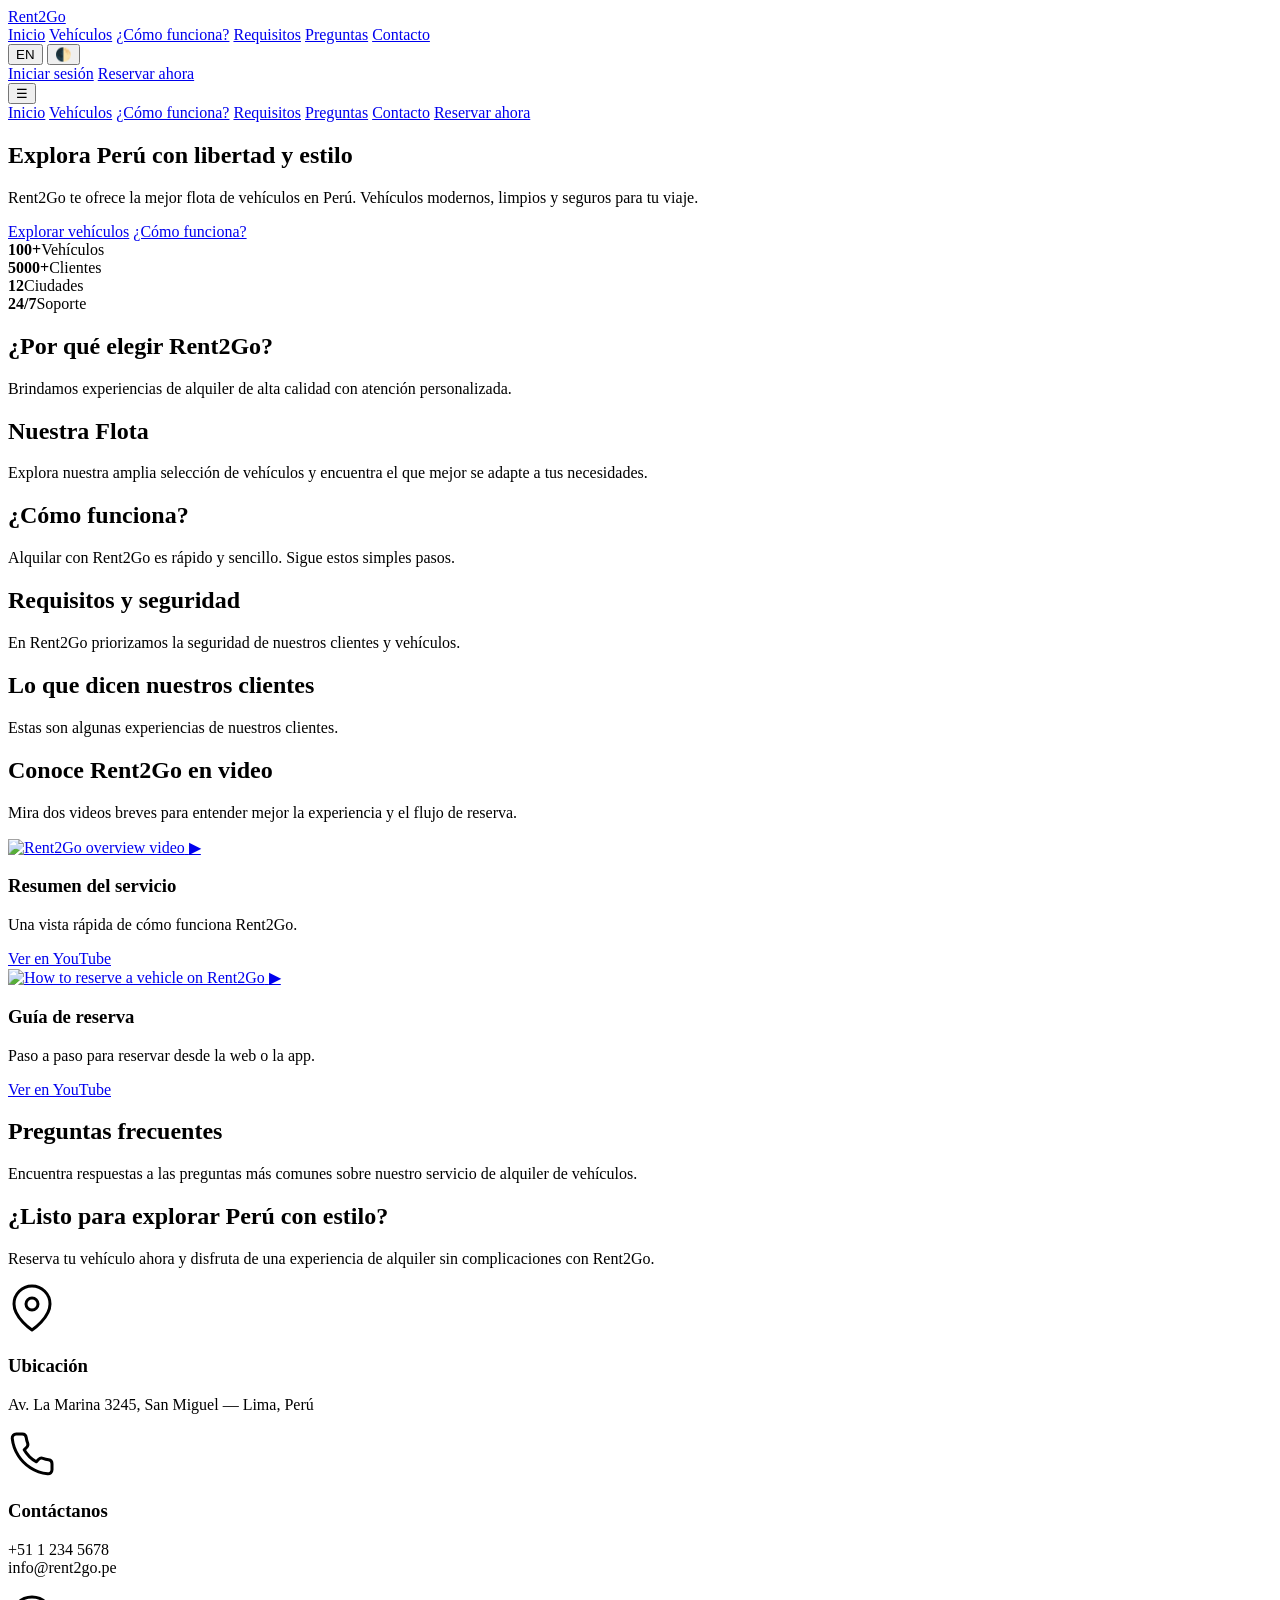
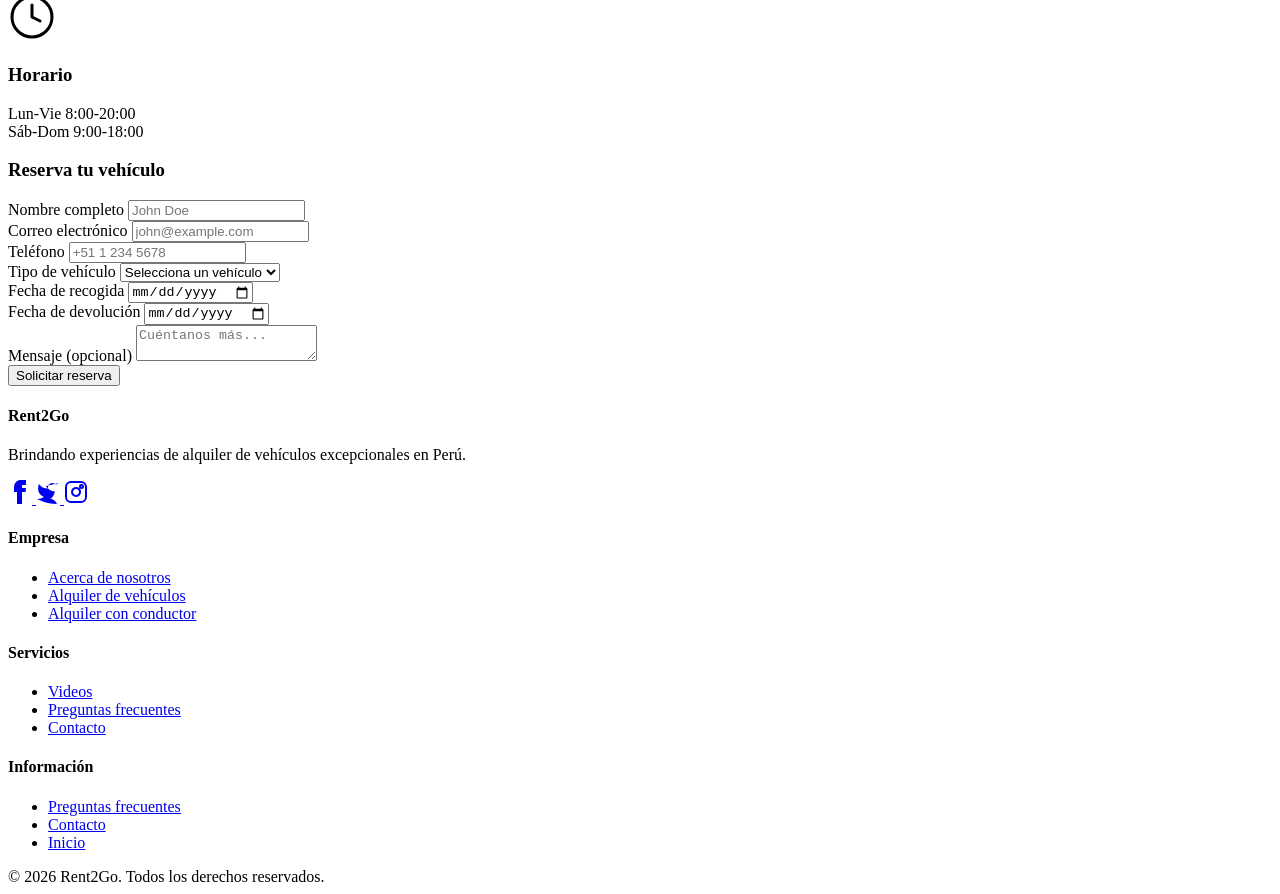
==== index.html @ d09a3ca0 "Add initial HTML structure, CSS variables, and JavaScript for smooth scrolling" ====
<!doctype html>
<html lang="es">
  <head>
    <meta charset="utf-8" />
    <meta name="viewport" content="width=device-width,initial-scale=1" />
    <meta name="color-scheme" content="light dark" />
    <meta name="theme-color" content="#ffffff" />
    <title>Rent2Go – Alquila y monetiza vehículos</title>
    <meta name="description" content="Rent2Go — Alquila y monetiza vehículos fácilmente" />
    <script>
      (function () {
        try {
          const storedTheme = localStorage.getItem('r2g_theme');
          const prefersDark = window.matchMedia && window.matchMedia('(prefers-color-scheme: dark)').matches;
          const theme = storedTheme || (prefersDark ? 'dark' : 'light');
          if (theme === 'dark') document.documentElement.classList.add('dark');
          document.documentElement.style.colorScheme = theme;
        } catch (error) {}
      })();
    </script>
    <link rel="stylesheet" href="css/style.css" />
  </head>
  <body>
    <header class="site-header" id="site-header" role="banner">
      <div class="container header-inner">
        <a class="brand" href="#hero" data-i18n="brand">Rent2Go</a>

        <nav class="nav-desktop" id="nav-desktop" role="navigation" aria-label="Main navigation">
          <a href="#hero" data-i18n="nav.home">Inicio</a>
          <a href="#fleet" data-i18n="nav.fleet">Vehículos</a>
          <a href="#how-it-works" data-i18n="nav.how">¿Cómo funciona?</a>
          <a href="#requirements" data-i18n="nav.requirements">Requisitos</a>
          <a href="#faq" data-i18n="nav.faq">Preguntas</a>
          <a href="#contact" data-i18n="nav.contact">Contacto</a>
        </nav>

        <div class="actions">
          <div class="header-tools">
            <button id="lang-toggle" class="lang-toggle" type="button" aria-label="Switch language to Spanish" aria-pressed="false">EN</button>
            <button id="theme-toggle" class="btn-icon" aria-label="Toggle theme" aria-pressed="false">🌓</button>
          </div>

          <div class="header-cta">
            <a class="btn-outline" href="#contact" data-i18n="auth.login">Iniciar sesión</a>
            <a class="btn-primary" href="#contact" data-i18n="cta.reserve">Reservar ahora</a>
          </div>

          <button id="menu-toggle" class="btn-icon mobile-only" aria-label="Abrir menú" aria-expanded="false">☰</button>
        </div>
      </div>

      <nav id="mobile-nav" class="mobile-nav" aria-hidden="true">
        <a href="#hero" data-i18n="nav.home">Inicio</a>
        <a href="#fleet" data-i18n="nav.fleet">Vehículos</a>
        <a href="#how-it-works" data-i18n="nav.how">¿Cómo funciona?</a>
        <a href="#requirements" data-i18n="nav.requirements">Requisitos</a>
        <a href="#faq" data-i18n="nav.faq">Preguntas</a>
        <a href="#contact" data-i18n="nav.contact">Contacto</a>
        <a class="btn-primary block" href="#contact" data-i18n="cta.reserve">Reservar ahora</a>
      </nav>
    </header>

    <main>
      <section id="hero" class="hero" role="region" aria-label="Hero">
        <div class="hero-bg" aria-hidden="true"></div>
        <div class="container hero-content">
          <h1 data-i18n="hero.title">Explora Perú con libertad y estilo</h1>
          <p data-i18n="hero.subtitle">Rent2Go te ofrece la mejor flota de vehículos en Perú. Vehículos modernos, limpios y seguros para tu viaje.</p>
          <div class="hero-ctas">
            <a class="btn-primary" href="#fleet" data-i18n="hero.cta1">Explorar vehículos</a>
            <a class="btn-outline" href="#how-it-works" data-i18n="hero.cta2">¿Cómo funciona?</a>
          </div>

          <div class="hero-stats" aria-hidden="false">
            <div><strong>100+</strong><span data-i18n="hero.stat1">Vehículos</span></div>
            <div><strong>5000+</strong><span data-i18n="hero.stat2">Clientes</span></div>
            <div><strong>12</strong><span data-i18n="hero.stat3">Ciudades</span></div>
            <div><strong>24/7</strong><span data-i18n="hero.stat4">Soporte</span></div>
          </div>
        </div>
      </section>

      <section id="features" class="section" role="region" aria-label="Features">
        <div class="container">
          <h2 data-i18n="features.title">¿Por qué elegir Rent2Go?</h2>
          <p class="lead" data-i18n="features.lead">Brindamos experiencias de alquiler de alta calidad con atención personalizada.</p>
          <div class="grid features" id="features-list" aria-live="polite"></div>
        </div>
      </section>

      <section id="fleet" class="section" role="region" aria-label="Fleet">
        <div class="container">
          <h2 data-i18n="fleet.title">Nuestra Flota</h2>
          <p class="lead" data-i18n="fleet.lead">Explora nuestra amplia selección de vehículos y encuentra el que mejor se adapte a tus necesidades.</p>
          <div class="categories" id="fleet-categories" role="tablist" aria-label="Fleet categories"></div>
          <div class="grid fleet-grid" id="fleet-grid" aria-live="polite"></div>
        </div>
      </section>

      <section id="how-it-works" class="section alt" role="region" aria-label="How it works">
        <div class="container">
          <h2 data-i18n="how.title">¿Cómo funciona?</h2>
          <p class="lead" data-i18n="how.lead">Alquilar con Rent2Go es rápido y sencillo. Sigue estos simples pasos.</p>
          <div class="grid steps" id="how-steps" aria-live="polite"></div>
        </div>
      </section>

      <section id="requirements" class="section alt" role="region" aria-label="Requisitos">
        <div class="container">
          <h2 data-i18n="requirements.title">Requisitos y seguridad</h2>
          <p class="lead" data-i18n="requirements.lead">En Rent2Go priorizamos la seguridad de nuestros clientes y vehículos.</p>
          <div class="grid requirements-grid" id="requirements-list" aria-live="polite"></div>
          <div id="security-measures"></div>
        </div>
      </section>

      <section id="testimonials" class="section alt" role="region" aria-label="Testimonials">
        <div class="container">
          <h2 data-i18n="testimonials.title">Lo que dicen nuestros clientes</h2>
          <p class="lead" data-i18n="testimonials.lead">Estas son algunas experiencias de nuestros clientes.</p>
          <div class="grid testimonials" id="testimonials-list" aria-live="polite"></div>
        </div>
      </section>

      <section id="videos" class="section" role="region" aria-label="Videos">
        <div class="container">
          <h2 data-i18n="videos.title">Conoce Rent2Go en video</h2>
          <p class="lead" data-i18n="videos.lead">Mira dos videos breves para entender mejor la experiencia y el flujo de reserva.</p>
          <div class="grid video-grid">
            <article class="video-card">
              <a class="video-thumb" href="https://www.youtube.com/watch?v=M7lc1UVf-VE" target="_blank" rel="noopener noreferrer">
                <img src="https://img.youtube.com/vi/M7lc1UVf-VE/hqdefault.jpg" alt="Rent2Go overview video" loading="lazy" />
                <span class="video-play" aria-hidden="true">▶</span>
              </a>
              <div class="video-meta">
                <h3 data-i18n="videos.items.1.title">Resumen del servicio</h3>
                <p data-i18n="videos.items.1.desc">Una vista rápida de cómo funciona Rent2Go.</p>
                <a class="video-link" href="https://www.youtube.com/watch?v=M7lc1UVf-VE" target="_blank" rel="noopener noreferrer">Ver en YouTube</a>
              </div>
            </article>
            <article class="video-card">
              <a class="video-thumb" href="https://www.youtube.com/watch?v=jNQXAC9IVRw" target="_blank" rel="noopener noreferrer">
                <img src="https://img.youtube.com/vi/jNQXAC9IVRw/hqdefault.jpg" alt="How to reserve a vehicle on Rent2Go" loading="lazy" />
                <span class="video-play" aria-hidden="true">▶</span>
              </a>
              <div class="video-meta">
                <h3 data-i18n="videos.items.2.title">Guía de reserva</h3>
                <p data-i18n="videos.items.2.desc">Paso a paso para reservar desde la web o la app.</p>
                <a class="video-link" href="https://www.youtube.com/watch?v=jNQXAC9IVRw" target="_blank" rel="noopener noreferrer">Ver en YouTube</a>
              </div>
            </article>
          </div>
        </div>
      </section>

      <section id="faq" class="section" role="region" aria-label="FAQ">
        <div class="container">
          <h2 data-i18n="faq.title">Preguntas frecuentes</h2>
          <p class="lead" data-i18n="faq.lead">Encuentra respuestas a las preguntas más comunes sobre nuestro servicio de alquiler de vehículos.</p>
          <div id="faq-list" aria-live="polite"></div>
        </div>
      </section>

      <section id="contact" class="section cta-section" role="region" aria-label="Contacto">
        <div class="cta-bg" aria-hidden="true"></div>
        <div class="container">
          <div class="cta-grid">
            <div class="cta-info">
              <h2 data-i18n="contact.title">¿Listo para explorar Perú con estilo?</h2>
              <p data-i18n="contact.lead">Reserva tu vehículo ahora y disfruta de una experiencia de alquiler sin complicaciones con Rent2Go.</p>
              <div class="contact-info">
                <div>
                  <svg xmlns="http://www.w3.org/2000/svg" width="48" height="48" viewBox="0 0 24 24" fill="none" stroke="currentColor" stroke-width="1.5" stroke-linecap="round" stroke-linejoin="round"><path d="M21 10c0 7-9 13-9 13s-9-6-9-13a9 9 0 0118 0z"/><circle cx="12" cy="10" r="3"/></svg>
                  <div>
                    <h3 data-i18n="contact.location.title">Ubicación</h3>
                    <p data-i18n="contact.location.value">Av. La Marina 3245, San Miguel — Lima, Perú</p>
                  </div>
                </div>
                <div>
                  <svg xmlns="http://www.w3.org/2000/svg" width="48" height="48" viewBox="0 0 24 24" fill="none" stroke="currentColor" stroke-width="1.5" stroke-linecap="round" stroke-linejoin="round"><path d="M22 16.92v3a2 2 0 01-2.18 2 19.79 19.79 0 01-8.63-3.07 19.5 19.5 0 01-6-6 19.79 19.79 0 01-3.07-8.67A2 2 0 014.11 2h3a2 2 0 012 1.72 12.84 12.84 0 00.7 2.81 2 2 0 01-.45 2.11L8.09 9.91a16 16 0 006 6l1.27-1.27a2 2 0 012.11-.45 12.84 12.84 0 002.81.7A2 2 0 0122 16.92z"/></svg>
                  <div>
                    <h3 data-i18n="contact.contact.title">Contáctanos</h3>
                    <p data-i18n="contact.contact.value">+51 1 234 5678<br/>info@rent2go.pe</p>
                  </div>
                </div>
                <div>
                  <svg xmlns="http://www.w3.org/2000/svg" width="48" height="48" viewBox="0 0 24 24" fill="none" stroke="currentColor" stroke-width="1.5" stroke-linecap="round" stroke-linejoin="round"><circle cx="12" cy="12" r="10"/><polyline points="12 6 12 12 16 14"/></svg>
                  <div>
                    <h3 data-i18n="contact.hours.title">Horario</h3>
                    <p data-i18n="contact.hours.value">Lun-Vie 8:00-20:00<br/>Sáb-Dom 9:00-18:00</p>
                  </div>
                </div>
              </div>
            </div>

            <div class="form-card">
              <h3 data-i18n="contact.form.title">Reserva tu vehículo</h3>
              <div id="form-success" class="form-success" style="display:none" role="status" aria-live="polite">¡Solicitud enviada con éxito!</div>
              <form id="contact-form">
                <div class="form-group">
                  <label for="contact-name" data-i18n="contact.form.fullname">Nombre completo</label>
                  <input id="contact-name" type="text" name="name" placeholder="John Doe" required aria-label="Nombre completo" />
                </div>
                <div class="form-group">
                  <label for="contact-email" data-i18n="contact.form.email">Correo electrónico</label>
                  <input id="contact-email" type="email" name="email" placeholder="john@example.com" required aria-label="Correo electrónico" />
                </div>
                <div class="form-group">
                  <label for="contact-phone" data-i18n="contact.form.phone">Teléfono</label>
                  <input id="contact-phone" type="tel" name="phone" placeholder="+51 1 234 5678" required aria-label="Teléfono" />
                </div>
                <div class="form-group">
                  <label for="contact-vehicle" data-i18n="contact.form.select">Tipo de vehículo</label>
                  <select id="contact-vehicle" name="carType" required aria-label="Tipo de vehículo">
                    <option value="">Selecciona un vehículo</option>
                    <option value="economic">Económico</option>
                    <option value="suv">SUV</option>
                    <option value="luxury">Lujo</option>
                    <option value="van">Van</option>
                  </select>
                </div>
                <div class="form-group">
                  <label for="contact-start" data-i18n="contact.form.startdate">Fecha de recogida</label>
                  <input id="contact-start" type="date" name="pickupDate" required aria-label="Fecha de recogida" />
                </div>
                <div class="form-group">
                  <label for="contact-end" data-i18n="contact.form.enddate">Fecha de devolución</label>
                  <input id="contact-end" type="date" name="returnDate" required aria-label="Fecha de devolución" />
                </div>
                <div class="form-group">
                  <label for="contact-message" data-i18n="contact.form.message">Mensaje (opcional)</label>
                  <textarea id="contact-message" name="message" placeholder="Cuéntanos más..." aria-label="Mensaje"></textarea>
                </div>
                <button type="submit" class="btn-primary" data-i18n="contact.form.submit">Solicitar reserva</button>
              </form>
            </div>
          </div>
        </div>
      </section>
    </main>

    <footer class="site-footer" role="contentinfo">
      <div class="container">
        <div class="footer-content">
          <div class="footer-section">
            <h4 data-i18n="brand">Rent2Go</h4>
            <p class="footer-description" data-i18n="footer.description">Brindando experiencias de alquiler de vehículos excepcionales en Perú.</p>
            <div class="footer-socials">
              <a href="#" title="Facebook" aria-label="Facebook">
                <svg xmlns="http://www.w3.org/2000/svg" width="24" height="24" viewBox="0 0 24 24" fill="currentColor"><path d="M9 8h-3v4h3v12h5v-12h3.642l.358-4h-4v-1.667c0-.955.192-1.333 1.115-1.333h2.885v-5c-.563-.074-2.326-.274-4.059-.274-4.814 0-7.941 2.941-7.941 8.333v2.941z"/></svg>
              </a>
              <a href="#" title="Twitter" aria-label="Twitter">
                <svg xmlns="http://www.w3.org/2000/svg" width="24" height="24" viewBox="0 0 24 24" fill="currentColor"><path d="M23 3a10.9 10.9 0 01-3.14 1.53 4.48 4.48 0 00-7.86 3v1A10.66 10.66 0 013 4s-4 9 5 13a11.64 11.64 0 01-7 2s9 5 20 5a9.5 9.5 0 00-9-5.5c4.75 2.25 7-7 7-7a10.6 10.6 0 01-9-5.5z"/></svg>
              </a>
              <a href="#" title="Instagram" aria-label="Instagram">
                <svg xmlns="http://www.w3.org/2000/svg" width="24" height="24" viewBox="0 0 24 24" fill="none" stroke="currentColor" stroke-width="2"><rect x="2" y="2" width="20" height="20" rx="5" ry="5"/><path d="M16 11.37A4 4 0 1112.63 8 4 4 0 0116 11.37z"/><circle cx="17.5" cy="6.5" r="1.5"/></svg>
              </a>
            </div>
          </div>
          <div class="footer-section">
            <h4 data-i18n="footer.company">Empresa</h4>
            <ul>
              <li><a href="#" data-i18n="footer.links.about">Acerca de nosotros</a></li>
              <li><a href="#fleet" data-i18n="footer.links.rental">Alquiler de vehículos</a></li>
              <li><a href="#" data-i18n="footer.links.driver">Alquiler con conductor</a></li>
            </ul>
          </div>
          <div class="footer-section">
            <h4 data-i18n="footer.services">Servicios</h4>
            <ul>
              <li><a href="#videos" data-i18n="videos.title">Videos</a></li>
              <li><a href="#faq" data-i18n="footer.links.faq">Preguntas frecuentes</a></li>
              <li><a href="#contact" data-i18n="footer.links.contact">Contacto</a></li>
            </ul>
          </div>
          <div class="footer-section">
            <h4 data-i18n="footer.info">Información</h4>
            <ul>
              <li><a href="#faq" data-i18n="footer.links.faq">Preguntas frecuentes</a></li>
              <li><a href="#contact" data-i18n="footer.links.contact">Contacto</a></li>
              <li><a href="#hero" data-i18n="nav.home">Inicio</a></li>
            </ul>
          </div>
        </div>
        <div class="footer-divider" data-i18n="footer.links.copyright">© 2026 Rent2Go. Todos los derechos reservados.</div>
      </div>
    </footer>

    <script src="js/app.js"></script>
  </body>
</html>
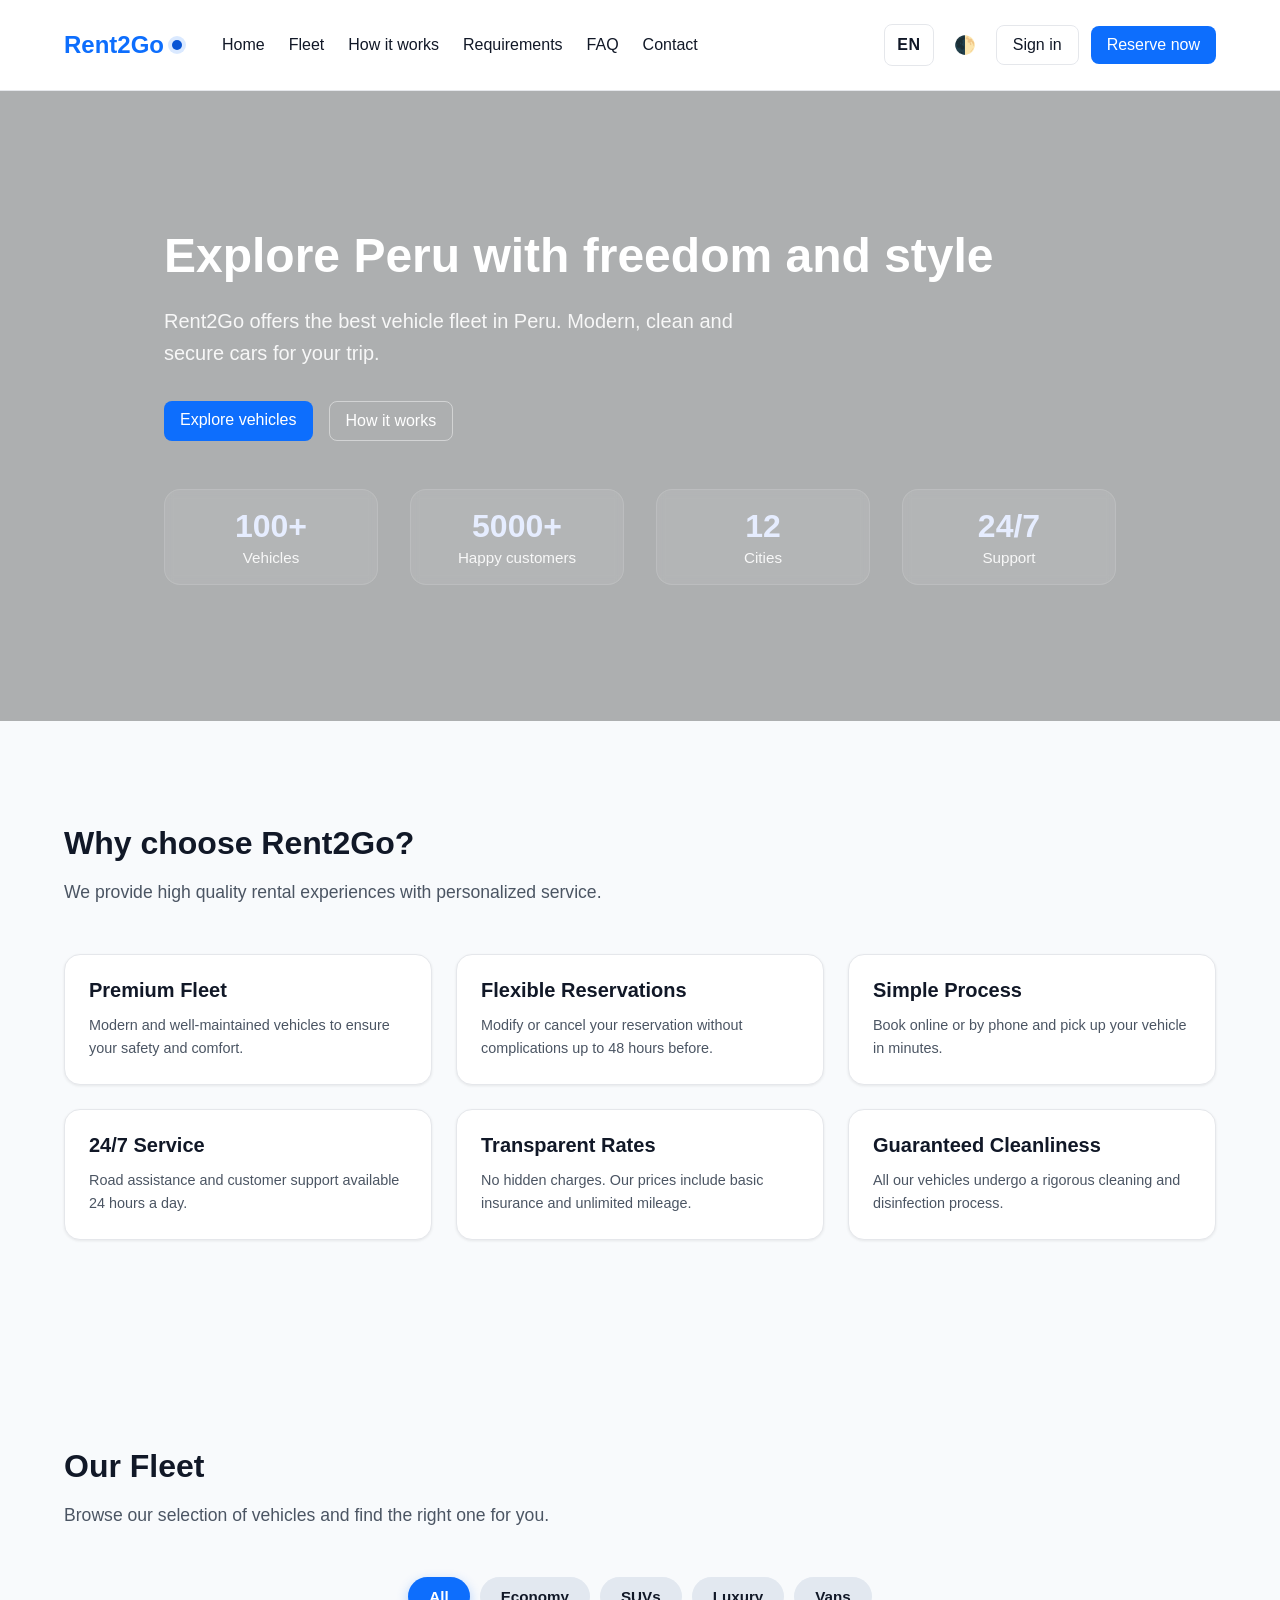
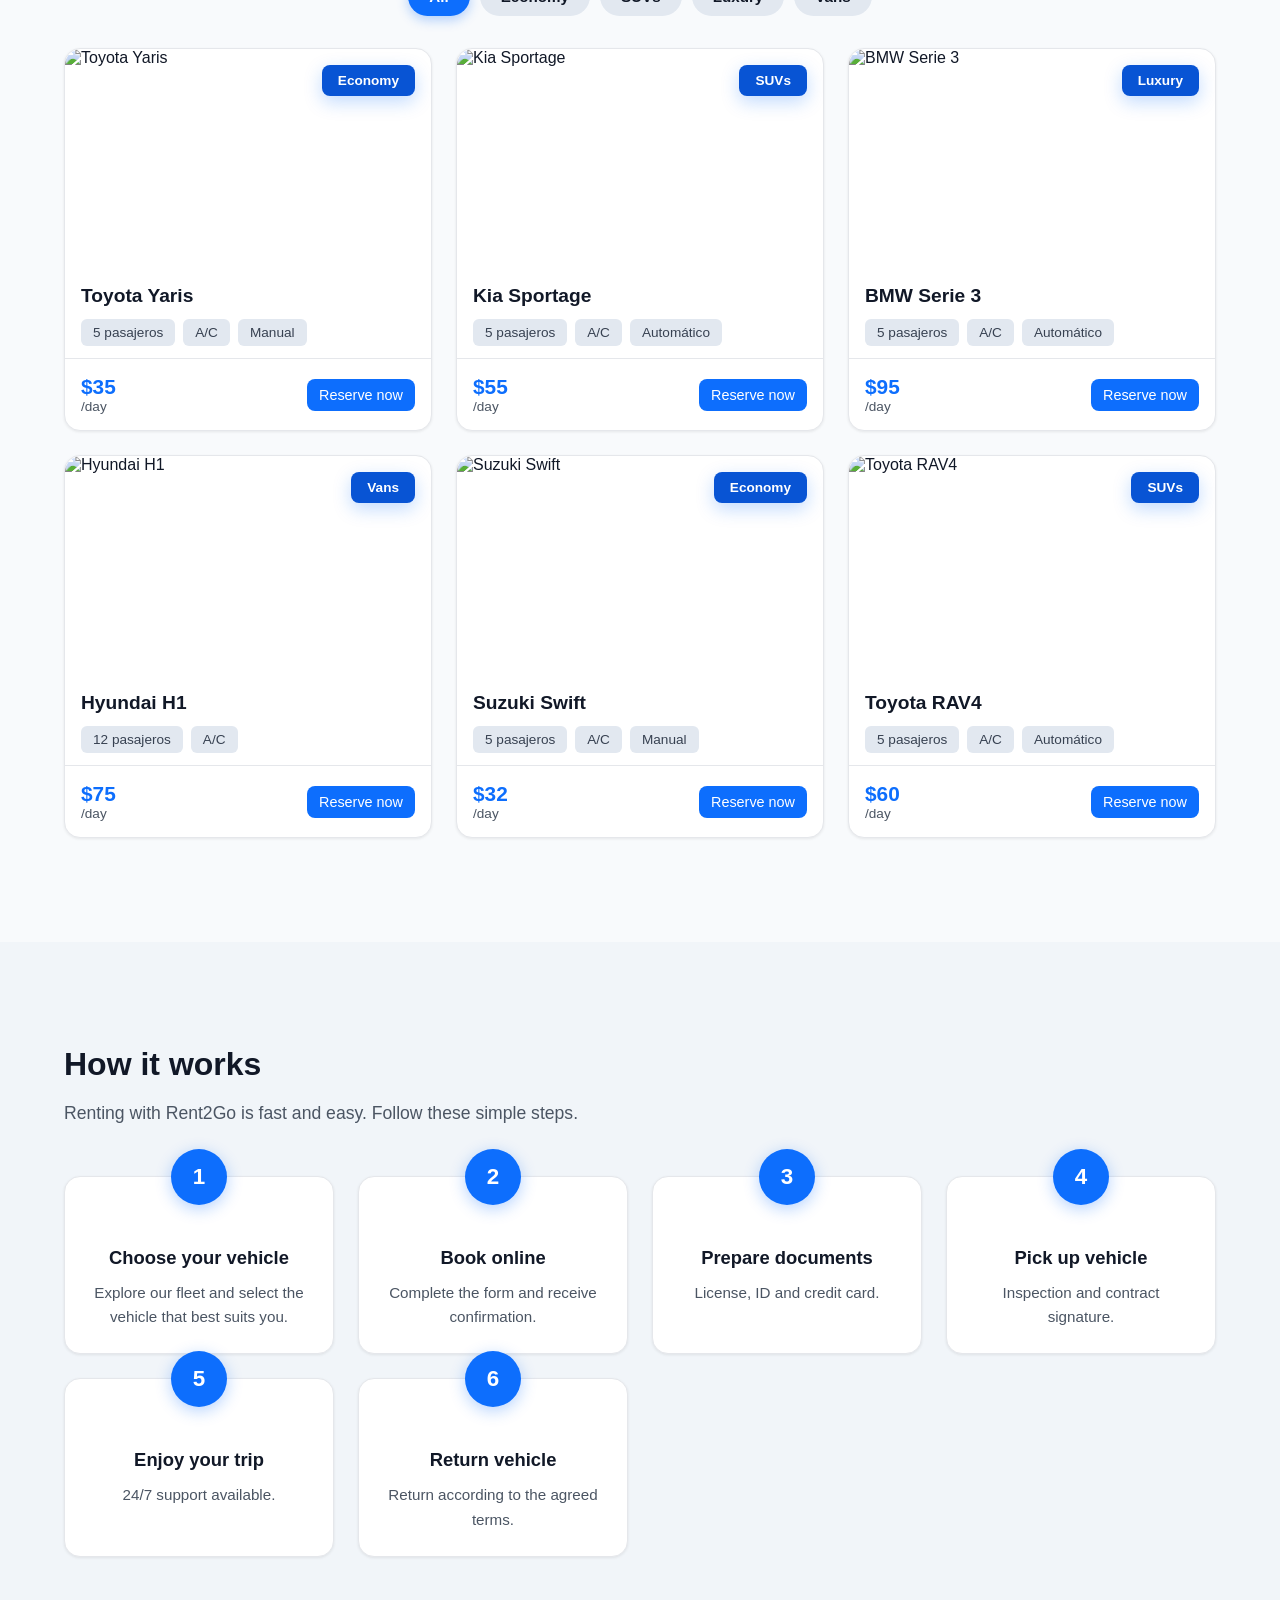
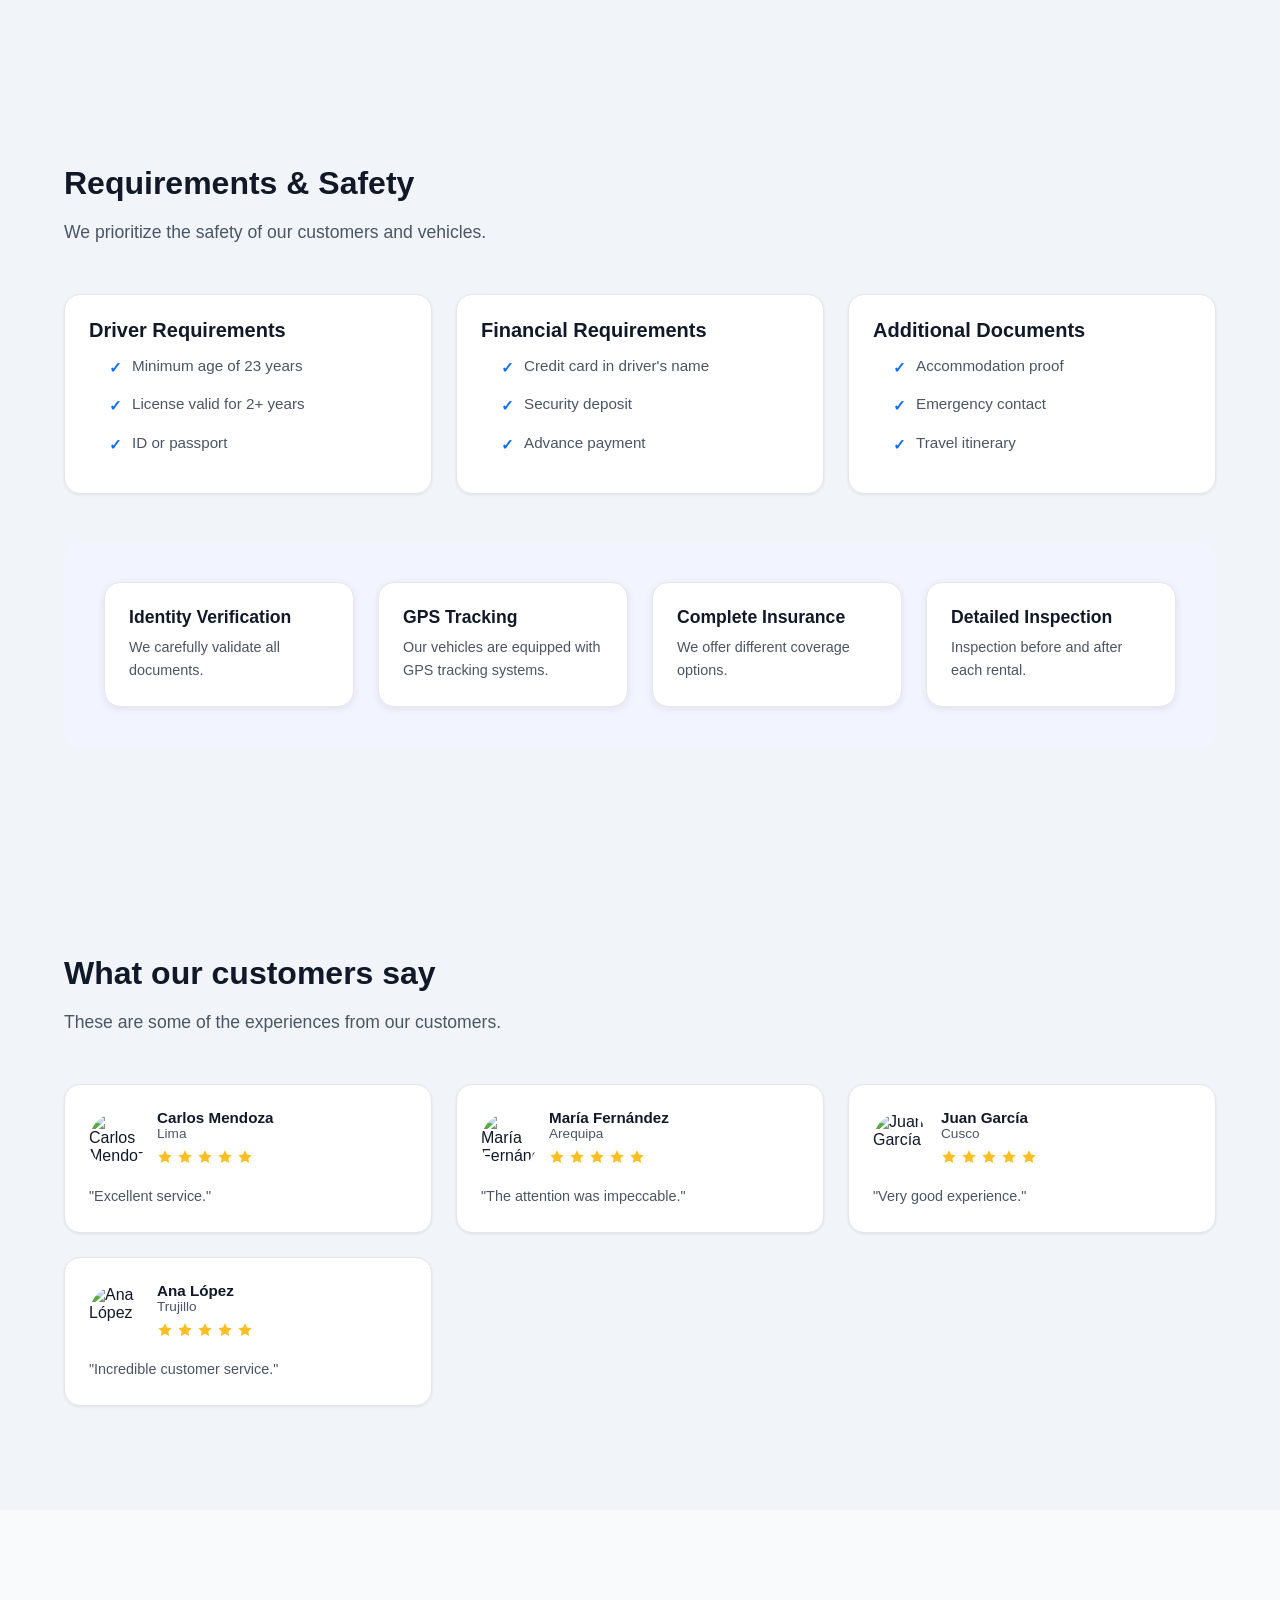
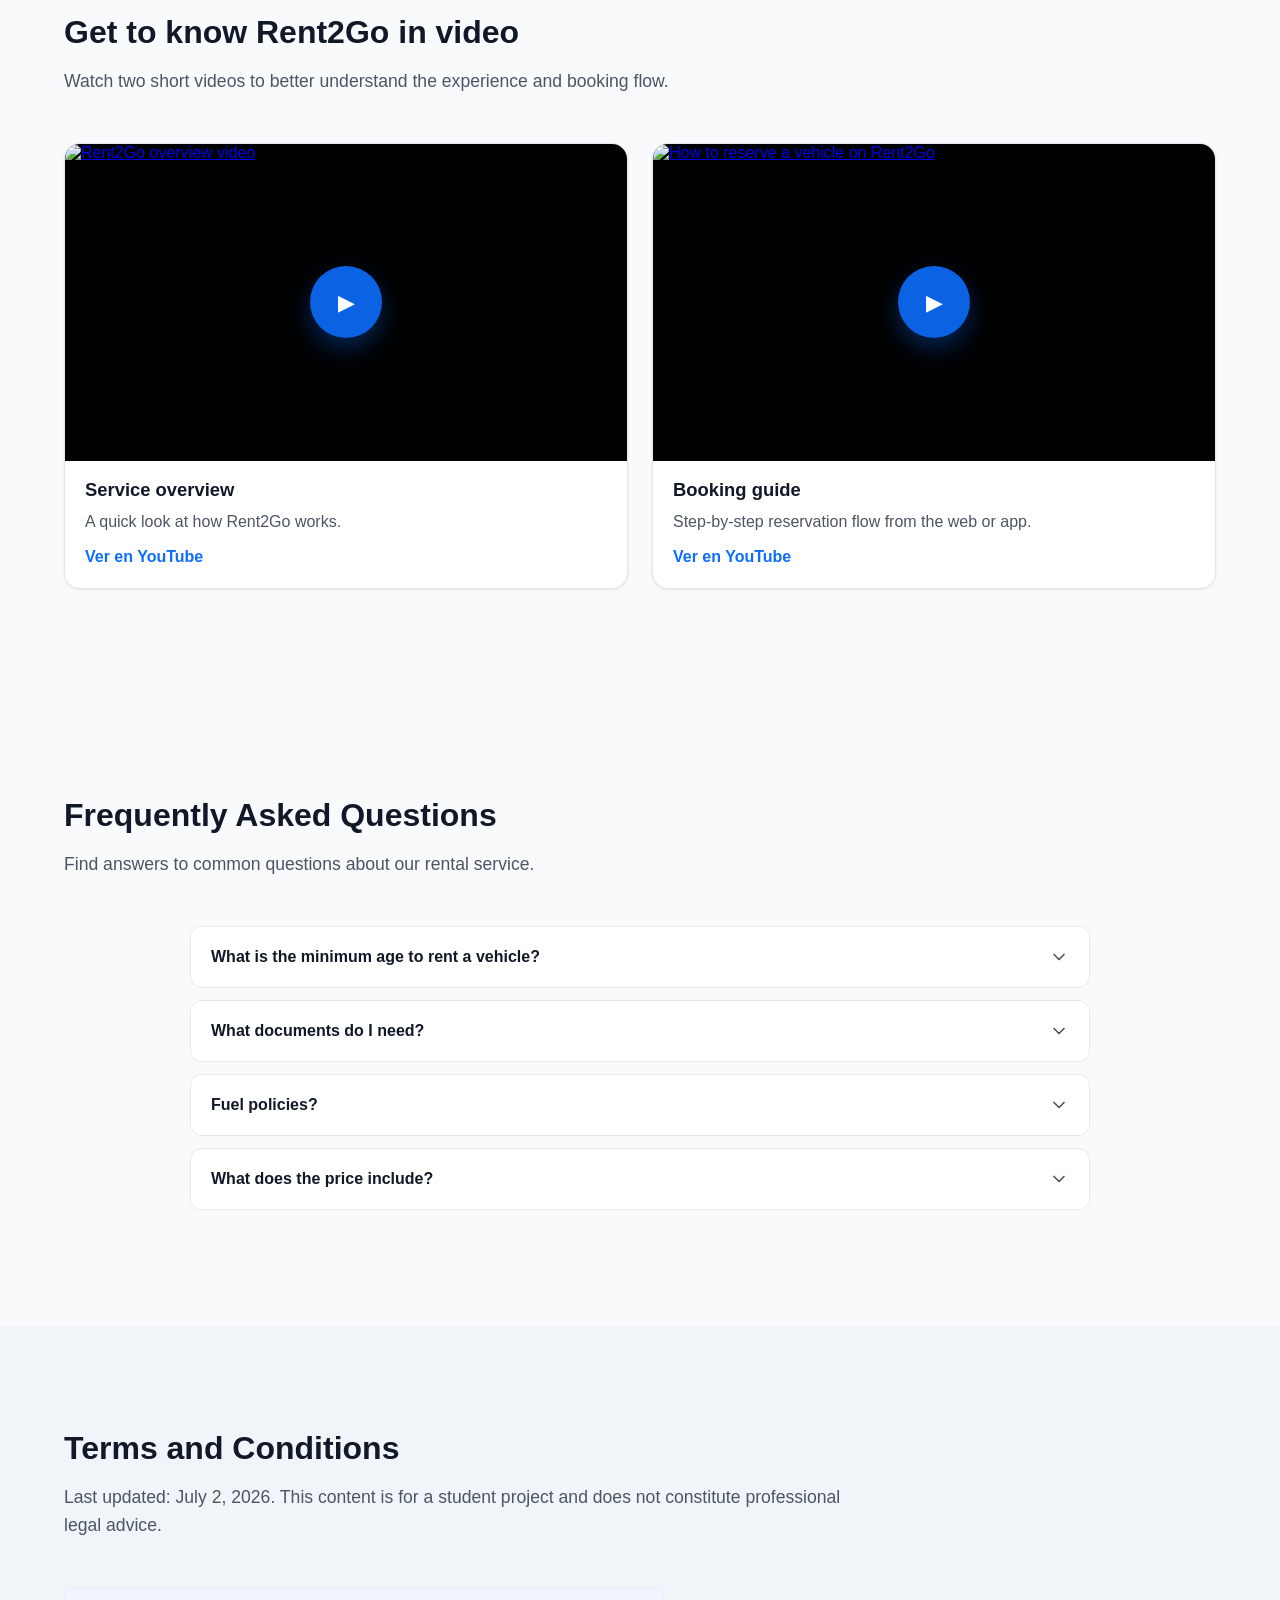
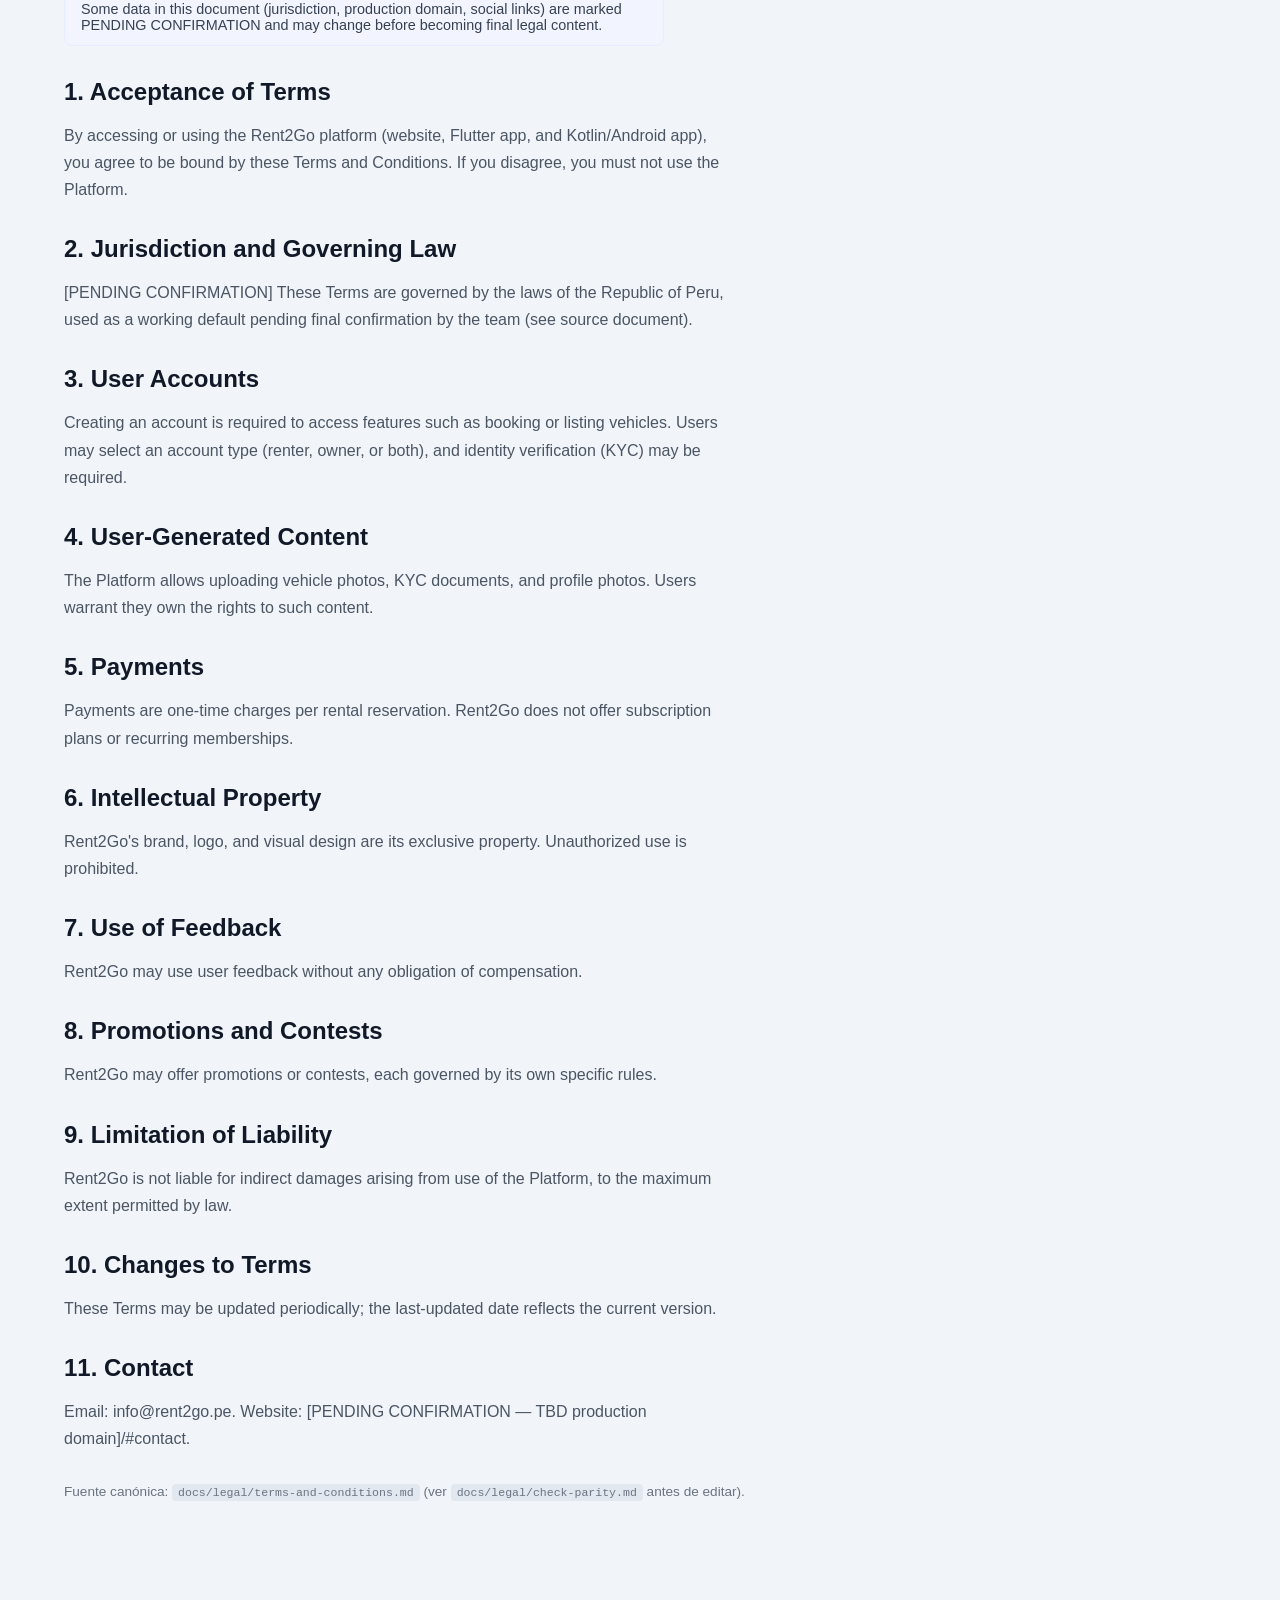
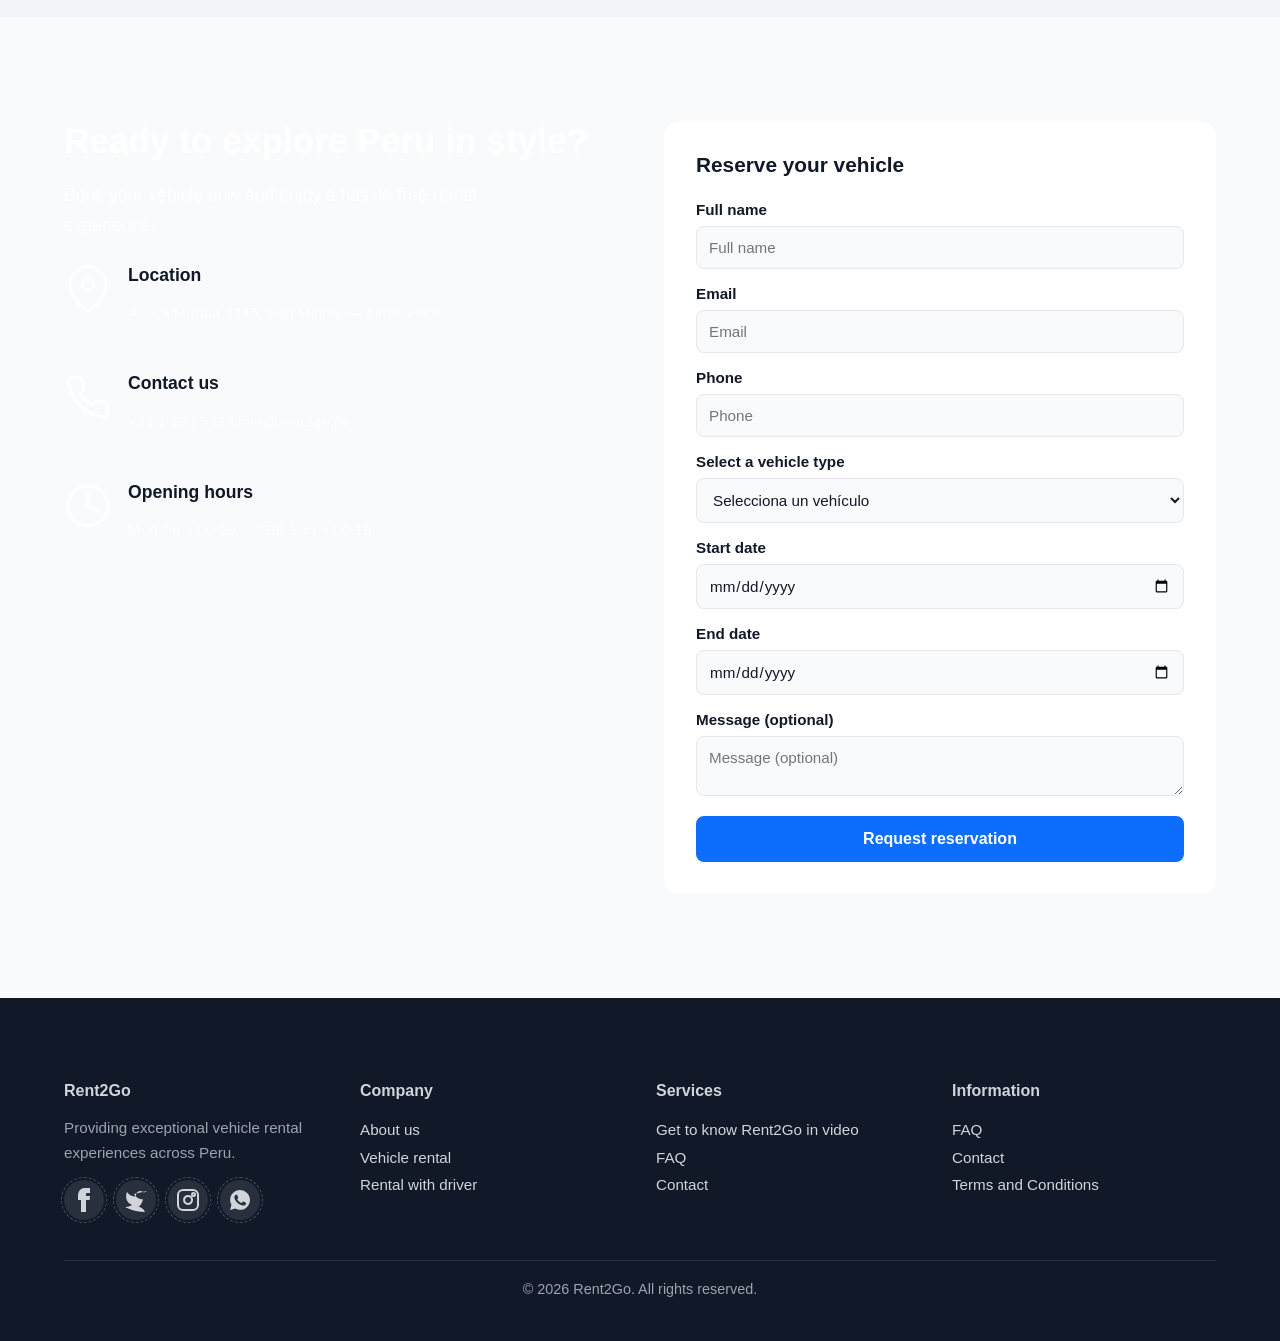
==== commit 403d49fc: "Add Terms and Conditions section with localization support - Introduced "Terms and Conditions" secti" ====
--- a/index.html
+++ b/index.html
@@ -161,6 +161,51 @@
         </div>
       </section>
 
+      <section id="terms" class="section alt" role="region" aria-label="Términos y Condiciones">
+        <div class="container">
+          <h2 data-i18n="terms.title">Términos y Condiciones</h2>
+          <p class="lead" data-i18n="terms.lead">Última actualización: 2 de julio de 2026. Este contenido corresponde a un proyecto estudiantil y no constituye asesoría legal profesional.</p>
+          <p class="terms-pending-notice" role="note" data-i18n="terms.pendingNotice">Algunos datos de este documento (jurisdicción, dominio de producción, enlaces sociales) están marcados como PENDING CONFIRMATION y pueden cambiar antes de convertirse en contenido legal definitivo.</p>
+
+          <div class="terms-content">
+            <h3 data-i18n="terms.sections.acceptance.title">1. Aceptación de los Términos</h3>
+            <p data-i18n="terms.sections.acceptance.body">Al acceder o utilizar la plataforma Rent2Go (sitio web, aplicación Flutter y aplicación Kotlin/Android), usted acepta quedar vinculado por estos Términos y Condiciones. Si no está de acuerdo, no debe utilizar la Plataforma.</p>
+
+            <h3 data-i18n="terms.sections.jurisdiction.title">2. Jurisdicción y Ley Aplicable</h3>
+            <p data-i18n="terms.sections.jurisdiction.body">[PENDING CONFIRMATION] Estos Términos se rigen por las leyes de la República del Perú, jurisdicción usada como valor de trabajo pendiente de confirmación final por el equipo (ver documento fuente).</p>
+
+            <h3 data-i18n="terms.sections.accounts.title">3. Cuentas de Usuario</h3>
+            <p data-i18n="terms.sections.accounts.body">Es necesario crear una cuenta para acceder a funciones como reservar o publicar vehículos. El usuario puede seleccionar tipo de cuenta (arrendatario, propietario o ambos) y puede requerirse verificación de identidad (KYC).</p>
+
+            <h3 data-i18n="terms.sections.content.title">4. Contenido Generado por el Usuario</h3>
+            <p data-i18n="terms.sections.content.body">La Plataforma permite cargar fotografías de vehículos, documentos KYC y fotos de perfil. El usuario garantiza poseer los derechos sobre dicho contenido.</p>
+
+            <h3 data-i18n="terms.sections.payments.title">5. Pagos</h3>
+            <p data-i18n="terms.sections.payments.body">Los pagos son únicos por reserva de alquiler. Rent2Go no ofrece planes de suscripción ni membresías recurrentes.</p>
+
+            <h3 data-i18n="terms.sections.ip.title">6. Propiedad Intelectual</h3>
+            <p data-i18n="terms.sections.ip.body">La marca, logotipo y diseño visual de Rent2Go son de su propiedad exclusiva. Se prohíbe su uso no autorizado.</p>
+
+            <h3 data-i18n="terms.sections.feedback.title">7. Uso de Comentarios y Sugerencias</h3>
+            <p data-i18n="terms.sections.feedback.body">Rent2Go podrá usar el feedback de los usuarios sin obligación de compensación.</p>
+
+            <h3 data-i18n="terms.sections.promotions.title">8. Promociones y Concursos</h3>
+            <p data-i18n="terms.sections.promotions.body">Rent2Go podrá ofrecer promociones o concursos, cada uno regido por sus propias reglas específicas.</p>
+
+            <h3 data-i18n="terms.sections.liability.title">9. Limitación de Responsabilidad</h3>
+            <p data-i18n="terms.sections.liability.body">Rent2Go no será responsable por daños indirectos derivados del uso de la Plataforma, en la máxima medida permitida por la ley.</p>
+
+            <h3 data-i18n="terms.sections.changes.title">10. Modificaciones a los Términos</h3>
+            <p data-i18n="terms.sections.changes.body">Estos Términos pueden actualizarse periódicamente; la fecha de última actualización refleja la versión vigente.</p>
+
+            <h3 data-i18n="terms.sections.contact.title">11. Contacto</h3>
+            <p data-i18n="terms.sections.contact.body">Correo: info@rent2go.pe. Página web: [PENDING CONFIRMATION — TBD production domain]/#contact.</p>
+          </div>
+
+          <p class="terms-source-note">Fuente canónica: <code>docs/legal/terms-and-conditions.md</code> (ver <code>docs/legal/check-parity.md</code> antes de editar).</p>
+        </div>
+      </section>
+
       <section id="contact" class="section cta-section" role="region" aria-label="Contacto">
         <div class="cta-bg" aria-hidden="true"></div>
         <div class="container">
@@ -245,17 +290,8 @@
           <div class="footer-section">
             <h4 data-i18n="brand">Rent2Go</h4>
             <p class="footer-description" data-i18n="footer.description">Brindando experiencias de alquiler de vehículos excepcionales en Perú.</p>
-            <div class="footer-socials">
-              <a href="#" title="Facebook" aria-label="Facebook">
-                <svg xmlns="http://www.w3.org/2000/svg" width="24" height="24" viewBox="0 0 24 24" fill="currentColor"><path d="M9 8h-3v4h3v12h5v-12h3.642l.358-4h-4v-1.667c0-.955.192-1.333 1.115-1.333h2.885v-5c-.563-.074-2.326-.274-4.059-.274-4.814 0-7.941 2.941-7.941 8.333v2.941z"/></svg>
-              </a>
-              <a href="#" title="Twitter" aria-label="Twitter">
-                <svg xmlns="http://www.w3.org/2000/svg" width="24" height="24" viewBox="0 0 24 24" fill="currentColor"><path d="M23 3a10.9 10.9 0 01-3.14 1.53 4.48 4.48 0 00-7.86 3v1A10.66 10.66 0 013 4s-4 9 5 13a11.64 11.64 0 01-7 2s9 5 20 5a9.5 9.5 0 00-9-5.5c4.75 2.25 7-7 7-7a10.6 10.6 0 01-9-5.5z"/></svg>
-              </a>
-              <a href="#" title="Instagram" aria-label="Instagram">
-                <svg xmlns="http://www.w3.org/2000/svg" width="24" height="24" viewBox="0 0 24 24" fill="none" stroke="currentColor" stroke-width="2"><rect x="2" y="2" width="20" height="20" rx="5" ry="5"/><path d="M16 11.37A4 4 0 1112.63 8 4 4 0 0116 11.37z"/><circle cx="17.5" cy="6.5" r="1.5"/></svg>
-              </a>
-            </div>
+            <!-- Data-driven social icon list: rendered by js/app.js `footerSocials` array. Adding/removing/swapping an icon is a 1-entry config change, not markup surgery. -->
+            <ul class="footer-socials-list" id="footer-socials-list" aria-label="Redes sociales"></ul>
           </div>
           <div class="footer-section">
             <h4 data-i18n="footer.company">Empresa</h4>
@@ -278,7 +314,7 @@
             <ul>
               <li><a href="#faq" data-i18n="footer.links.faq">Preguntas frecuentes</a></li>
               <li><a href="#contact" data-i18n="footer.links.contact">Contacto</a></li>
-              <li><a href="#hero" data-i18n="nav.home">Inicio</a></li>
+              <li><a href="#terms" data-i18n="footer.links.terms">Términos y Condiciones</a></li>
             </ul>
           </div>
         </div>
--- a/css/style.css
+++ b/css/style.css
@@ -0,0 +1,1354 @@
+:root {
+  color-scheme: light;
+  --font-base:
+    -apple-system, BlinkMacSystemFont, "Segoe UI", Roboto, "Helvetica Neue",
+    Arial, sans-serif;
+  --color-primary: #0d6efd;
+  --color-primary-50: #f2f5ff;
+  --color-primary-100: #e6edff;
+  --color-primary-500: #0d6efd;
+  --color-primary-600: #0854d4;
+  --page-bg: #f8fafc;
+  --bg-light: var(--page-bg);
+  --bg-gray-50: #f1f5f9;
+  --bg-gray-100: #e2e8f0;
+  --surface-muted: #e5e7eb;
+  --text-dark: #111827;
+  --text-gray-500: #6b7280;
+  --text-gray-600: #4b5563;
+  --text-gray-700: #374151;
+  --border-gray: #e5e7eb;
+  --border-light: #f1f5f9;
+  --card-bg: #ffffff;
+  --header-bg: rgba(255, 255, 255, 0.92);
+  --header-border: var(--border-gray);
+  --header-text: var(--text-dark);
+  --hero-text: #ffffff;
+  --hero-muted: rgba(255, 255, 255, 0.9);
+  --hero-panel: rgba(255, 255, 255, 0.08);
+  --hero-panel-border: rgba(255, 255, 255, 0.12);
+  --cta-text: #ffffff;
+  --cta-muted: rgba(255, 255, 255, 0.9);
+  --footer-bg: #111827;
+  --footer-text: #d1d5db;
+  --footer-muted: #9ca3af;
+  --success-bg: #10b981;
+  --success-text: #ffffff;
+}
+
+html.dark {
+  color-scheme: dark;
+  --page-bg: #0f172a;
+  --bg-light: #0f172a;
+  --bg-gray-50: #111827;
+  --bg-gray-100: #1f2937;
+  --surface-muted: #162033;
+  --text-dark: #f8fafc;
+  --text-gray-500: #94a3b8;
+  --text-gray-600: #cbd5e1;
+  --text-gray-700: #e2e8f0;
+  --border-gray: #243042;
+  --border-light: #1f2937;
+  --card-bg: #111827;
+  --header-bg: rgba(15, 23, 42, 0.92);
+  --header-border: #243042;
+  --header-text: #f8fafc;
+  --hero-panel: rgba(15, 23, 42, 0.36);
+  --hero-panel-border: rgba(148, 163, 184, 0.12);
+  --cta-text: #ffffff;
+  --cta-muted: rgba(255, 255, 255, 0.9);
+  --footer-bg: #020617;
+  --footer-text: #e2e8f0;
+  --footer-muted: #94a3b8;
+}
+
+* {
+  box-sizing: border-box;
+}
+body {
+  font-family: var(--font-base);
+  margin: 0;
+  color: var(--text-dark);
+  background: var(--bg-light);
+  -webkit-font-smoothing: antialiased;
+  transition:
+    background-color 0.3s,
+    color 0.3s;
+}
+.container {
+  max-width: 1200px;
+  margin: 0 auto;
+  padding: 24px;
+}
+button:focus-visible,
+a:focus-visible,
+select:focus-visible,
+input:focus-visible,
+textarea:focus-visible {
+  outline: 3px solid var(--color-primary);
+  outline-offset: 3px;
+}
+
+/* Header */
+.site-header {
+  position: sticky;
+  top: 0;
+  z-index: 50;
+  background: var(--header-bg);
+  backdrop-filter: blur(10px);
+  border-bottom: 1px solid var(--header-border);
+  transition:
+    background-color 0.3s,
+    border-color 0.3s;
+}
+.header-inner {
+  display: flex;
+  align-items: center;
+  justify-content: space-between;
+  gap: 16px;
+}
+.brand {
+  font-weight: 700;
+  color: var(--color-primary);
+  font-size: 1.5rem;
+  text-decoration: none;
+  display: flex;
+  align-items: center;
+}
+.brand::after {
+  content: "";
+  display: block;
+  width: 10px;
+  height: 10px;
+  margin-left: 8px;
+  border-radius: 50%;
+  background: var(--color-primary-600);
+  box-shadow: 0 0 0 4px rgba(13, 110, 253, 0.15);
+}
+.nav-desktop {
+  margin-left: 24px;
+  display: flex;
+  gap: 24px;
+  flex: 1;
+}
+.nav-desktop a {
+  color: var(--header-muted);
+  text-decoration: none;
+  font-weight: 500;
+  transition:
+    color 0.2s,
+    transform 0.2s;
+}
+.nav-desktop a:hover {
+  color: var(--color-primary-600);
+  transform: translateY(-1px);
+}
+.actions {
+  margin-left: auto;
+  display: flex;
+  gap: 12px;
+  align-items: center;
+  flex-wrap: wrap;
+  justify-content: flex-end;
+}
+.header-tools,
+.header-cta {
+  display: flex;
+  gap: 12px;
+  align-items: center;
+}
+.header-tools {
+  flex-wrap: wrap;
+}
+.header-cta {
+  flex-wrap: wrap;
+}
+#lang-select {
+  min-height: 42px;
+  padding: 10px 12px;
+  border-radius: 8px;
+  border: 1px solid var(--border-gray);
+  background: var(--card-bg);
+  color: var(--text-dark);
+  font: inherit;
+}
+.lang-toggle {
+  display: inline-flex;
+  align-items: center;
+  justify-content: center;
+  min-height: 42px;
+  padding: 10px 12px;
+  border-radius: 8px;
+  border: 1px solid var(--border-gray);
+  background: var(--card-bg);
+  color: var(--text-dark);
+  font: inherit;
+  font-weight: 700;
+  letter-spacing: 0.04em;
+  cursor: pointer;
+  transition: all 0.2s;
+}
+.lang-toggle:hover {
+  background: var(--color-primary-50);
+  border-color: var(--color-primary-100);
+  color: var(--color-primary-600);
+}
+.btn-icon {
+  background: transparent;
+  border: 0;
+  font-size: 1.1rem;
+  cursor: pointer;
+  color: var(--text-gray-600);
+  padding: 8px;
+  border-radius: 8px;
+  transition: all 0.2s;
+}
+.btn-icon:hover {
+  background: var(--bg-gray-100);
+  color: var(--color-primary-600);
+}
+.btn-primary {
+  background: var(--color-primary);
+  color: #fff;
+  padding: 10px 16px;
+  border-radius: 8px;
+  text-decoration: none;
+  font-weight: 500;
+  transition: all 0.2s;
+  border: 0;
+  cursor: pointer;
+}
+.btn-primary:hover {
+  background: var(--color-primary-600);
+}
+.btn-outline {
+  padding: 10px 16px;
+  border-radius: 8px;
+  border: 1px solid var(--border-gray);
+  text-decoration: none;
+  color: var(--text-dark);
+  font-weight: 500;
+  transition: all 0.2s;
+  background: transparent;
+  cursor: pointer;
+}
+.btn-outline:hover {
+  background: var(--color-primary-50);
+  border-color: var(--color-primary-100);
+  color: var(--color-primary-600);
+}
+.mobile-only {
+  display: none;
+}
+
+/* Mobile nav */
+.mobile-nav {
+  display: none;
+  background: var(--header-bg);
+  border-top: 1px solid var(--header-border);
+  padding: 12px;
+  position: absolute;
+  top: 100%;
+  left: 0;
+  right: 0;
+  width: 100%;
+  box-shadow: 0 16px 32px rgba(15, 23, 42, 0.12);
+}
+.mobile-nav a {
+  display: block;
+  padding: 12px 0;
+  color: var(--text-dark);
+  text-decoration: none;
+  font-weight: 500;
+}
+
+/* Hero */
+.hero {
+  position: relative;
+  overflow: hidden;
+  color: var(--hero-text);
+  min-height: 70vh;
+  display: flex;
+  align-items: center;
+  padding: 80px 0;
+}
+.hero-bg {
+  background-image: url("https://norisk.mx/wp-content/uploads/2021/07/vehiculo-deportivo-blindado-1080x675.jpeg");
+  background-size: cover;
+  background-position: center;
+  position: absolute;
+  inset: 0;
+  filter: brightness(0.5);
+  z-index: 0;
+}
+.hero-bg::after {
+  content: "";
+  position: absolute;
+  inset: 0;
+  background: rgba(0, 0, 0, 0.3);
+  z-index: 1;
+}
+.hero-content {
+  position: relative;
+  z-index: 2;
+  padding: 0 24px;
+  max-width: 1000px;
+  margin: 0 auto;
+  width: 100%;
+}
+.hero h1 {
+  font-size: 3rem;
+  margin: 0 0 20px;
+  font-weight: 700;
+  line-height: 1.2;
+}
+.hero p {
+  font-size: 1.25rem;
+  color: var(--hero-muted);
+  margin: 0 0 32px;
+  line-height: 1.6;
+  max-width: 600px;
+}
+.hero-ctas {
+  display: flex;
+  gap: 16px;
+  flex-wrap: wrap;
+  margin-bottom: 48px;
+}
+.hero-ctas .btn {
+  padding: 14px 28px;
+  font-size: 1rem;
+  border-radius: 8px;
+  text-decoration: none;
+  font-weight: 600;
+  border: 0;
+  cursor: pointer;
+  transition: all 0.2s;
+}
+.hero-ctas .btn-outline {
+  color: #fff;
+  border-color: rgba(255, 255, 255, 0.45);
+}
+.hero-ctas .btn:not(.btn-primary) {
+  background: transparent;
+  color: var(--hero-text);
+  border: 1px solid rgba(255, 255, 255, 0.35);
+  box-shadow: inset 0 0 0 1px rgba(13, 110, 253, 0.35);
+}
+.hero-ctas .btn-outline:hover {
+  background: rgba(255, 255, 255, 0.12);
+  border-color: #fff;
+  color: #fff;
+  transform: translateY(-2px);
+}
+.hero-ctas .btn:not(.btn-primary):hover {
+  background: var(--color-primary);
+  border-color: var(--color-primary);
+  color: #fff;
+  transform: translateY(-2px);
+}
+.hero-stats {
+  display: grid;
+  grid-template-columns: repeat(auto-fit, minmax(140px, 1fr));
+  gap: 32px;
+  margin-top: 48px;
+}
+.hero-stats div {
+  text-align: center;
+  padding: 18px 12px;
+  border-radius: 16px;
+  background: var(--hero-panel);
+  backdrop-filter: blur(4px);
+  border: 1px solid var(--hero-panel-border);
+}
+.hero-stats strong {
+  display: block;
+  font-size: 2rem;
+  font-weight: 700;
+  color: var(--color-primary-100);
+}
+.hero-stats span {
+  display: block;
+  color: var(--hero-muted);
+  font-size: 0.95rem;
+  margin-top: 4px;
+}
+
+/* Sections */
+.section {
+  padding: 80px 0;
+}
+.section.alt {
+  background: var(--bg-gray-50);
+}
+.section h2 {
+  font-size: 2rem;
+  font-weight: 700;
+  margin: 0 0 16px;
+  color: var(--text-dark);
+}
+.section h3 {
+  font-size: 1.5rem;
+  font-weight: 700;
+  margin: 0 0 12px;
+  color: var(--text-dark);
+}
+.lead {
+  color: var(--text-gray-600);
+  max-width: 780px;
+  margin: 0 0 48px;
+  font-size: 1.1rem;
+  line-height: 1.6;
+}
+.grid {
+  display: grid;
+  gap: 24px;
+}
+.features {
+  grid-template-columns: repeat(auto-fit, minmax(280px, 1fr));
+}
+.card {
+  background: var(--card-bg);
+  border-radius: 16px;
+  padding: 24px;
+  border: 1px solid var(--border-gray);
+  box-shadow: 0 1px 3px rgba(0, 0, 0, 0.08);
+  transition: all 0.3s ease;
+}
+.card:hover {
+  box-shadow: 0 10px 30px rgba(0, 0, 0, 0.15);
+  transform: translateY(-4px);
+  border-color: rgba(13, 110, 253, 0.25);
+}
+.card h3 {
+  margin: 0 0 12px;
+  font-size: 1.25rem;
+  font-weight: 600;
+  color: var(--text-dark);
+}
+.card h4 {
+  margin: 0 0 8px;
+  font-size: 1.1rem;
+  font-weight: 600;
+  color: var(--text-dark);
+}
+.card p {
+  margin: 0;
+  color: var(--text-gray-600);
+  font-size: 0.95rem;
+  line-height: 1.6;
+}
+.card .muted {
+  color: var(--text-gray-600);
+  font-size: 0.9rem;
+}
+.card ul {
+  margin: 0;
+  padding-left: 20px;
+  color: var(--text-gray-600);
+  font-size: 0.95rem;
+  list-style: disc;
+}
+.card ul li {
+  margin: 8px 0;
+  line-height: 1.6;
+}
+.card svg {
+  width: 24px;
+  height: 24px;
+  color: var(--color-primary);
+}
+
+/* Fleet */
+.categories {
+  display: flex;
+  flex-wrap: wrap;
+  justify-content: center;
+  gap: 10px;
+  margin: 32px 0;
+}
+.categories button {
+  padding: 10px 20px;
+  border-radius: 999px;
+  border: 1px solid transparent;
+  cursor: pointer;
+  background: var(--bg-gray-100);
+  color: var(--text-dark);
+  font-weight: 600;
+  font-size: 0.95rem;
+  transition: all 0.2s;
+}
+.categories button:hover {
+  background: var(--color-primary-50);
+  border-color: var(--color-primary-100);
+  color: var(--color-primary-600);
+  transform: translateY(-2px);
+}
+.categories button.active {
+  background: var(--color-primary);
+  color: #fff;
+  box-shadow: 0 4px 12px rgba(13, 110, 253, 0.3);
+}
+.fleet-grid {
+  grid-template-columns: repeat(auto-fit, minmax(280px, 1fr));
+}
+.fleet-grid .card {
+  overflow: hidden;
+  padding: 0;
+  display: flex;
+  flex-direction: column;
+}
+.fleet-grid .card:hover .img-wrap img {
+  transform: scale(1.05);
+}
+.fleet-grid .card .img-wrap {
+  width: 100%;
+  height: 220px;
+  overflow: hidden;
+  border-radius: 16px 16px 0 0;
+  position: relative;
+}
+.fleet-grid .card .img-wrap img {
+  width: 100%;
+  height: 100%;
+  object-fit: cover;
+  display: block;
+  transition: transform 0.5s ease;
+}
+.fleet-grid .card .category-badge {
+  position: absolute;
+  top: 16px;
+  right: 16px;
+  background: var(--color-primary-600);
+  color: #fff;
+  padding: 8px 16px;
+  border-radius: 8px;
+  font-weight: 600;
+  font-size: 0.85rem;
+  box-shadow: 0 6px 18px rgba(13, 110, 253, 0.25);
+}
+.fleet-grid .card > h3 {
+  padding: 16px 16px 0;
+  margin: 0;
+  font-size: 1.2rem;
+}
+.fleet-grid .card .tags {
+  display: flex;
+  flex-wrap: wrap;
+  gap: 8px;
+  margin: 12px 16px;
+  padding: 0;
+}
+.fleet-grid .card .tag {
+  display: inline-block;
+  background: var(--bg-gray-100);
+  color: var(--text-gray-700);
+  padding: 6px 12px;
+  border-radius: 6px;
+  font-size: 0.85rem;
+  font-weight: 500;
+}
+.fleet-grid .card .fleet-footer {
+  display: flex;
+  justify-content: space-between;
+  align-items: center;
+  padding: 16px;
+  border-top: 1px solid var(--border-gray);
+  margin-top: auto;
+}
+.fleet-grid .card .price {
+  color: var(--color-primary);
+  font-weight: 700;
+  font-size: 1.3rem;
+}
+.fleet-grid .card .price small {
+  display: block;
+  color: var(--text-gray-600);
+  font-weight: 400;
+  font-size: 0.85rem;
+}
+.fleet-grid .card .btn-primary {
+  padding: 8px 12px;
+  font-size: 0.9rem;
+}
+
+/* Steps/How it works */
+.steps {
+  grid-template-columns: repeat(auto-fit, minmax(260px, 1fr));
+}
+.steps .card {
+  position: relative;
+  padding: 24px;
+  padding-top: 70px;
+  text-align: center;
+  border-radius: 16px;
+}
+.steps .card::before {
+  content: attr(data-number);
+  position: absolute;
+  left: 50%;
+  top: -28px;
+  transform: translateX(-50%);
+  width: 56px;
+  height: 56px;
+  border-radius: 50%;
+  background: var(--color-primary);
+  color: #fff;
+  display: flex;
+  align-items: center;
+  justify-content: center;
+  font-weight: 700;
+  font-size: 1.4rem;
+  box-shadow: 0 4px 16px rgba(13, 110, 253, 0.3);
+}
+.steps .card h3 {
+  font-size: 1.15rem;
+  font-weight: 600;
+  margin-bottom: 12px;
+}
+.steps .card p {
+  font-size: 0.95rem;
+  color: var(--text-gray-600);
+  line-height: 1.6;
+}
+
+/* Testimonials */
+.testimonials {
+  grid-template-columns: repeat(auto-fit, minmax(280px, 1fr));
+}
+.testimonials .card {
+  display: flex;
+  flex-direction: column;
+  justify-content: space-between;
+}
+.testimonials .profile {
+  display: flex;
+  gap: 12px;
+  align-items: center;
+  margin-bottom: 12px;
+}
+.testimonials .profile img {
+  width: 56px;
+  height: 56px;
+  border-radius: 999px;
+  object-fit: cover;
+  flex-shrink: 0;
+}
+.testimonials .profile-info {
+  flex: 1;
+}
+.testimonials .profile-info strong {
+  display: block;
+  font-size: 0.95rem;
+  font-weight: 600;
+  color: var(--text-dark);
+}
+.testimonials .profile-info .location {
+  color: var(--text-gray-600);
+  font-size: 0.85rem;
+}
+.testimonials .rating {
+  display: flex;
+  gap: 4px;
+  margin: 8px 0;
+}
+.testimonials .rating svg {
+  width: 16px;
+  height: 16px;
+  color: #fbbf24;
+}
+.testimonials p {
+  font-size: 0.95rem;
+  color: var(--text-gray-600);
+  line-height: 1.6;
+}
+
+/* FAQ */
+#faq-list {
+  max-width: 900px;
+  margin: 0 auto;
+}
+#faq-list .faq {
+  border: 1px solid var(--border-gray);
+  border-radius: 12px;
+  margin-bottom: 12px;
+  overflow: hidden;
+  background: var(--card-bg);
+  transition: all 0.2s;
+}
+#faq-list .faq:hover {
+  box-shadow: 0 4px 12px rgba(0, 0, 0, 0.08);
+}
+#faq-list .faq button {
+  width: 100%;
+  background: var(--card-bg);
+  border: 0;
+  padding: 20px;
+  text-align: left;
+  cursor: pointer;
+  font-size: 1rem;
+  font-weight: 600;
+  color: var(--text-dark);
+  transition: all 0.2s;
+  display: flex;
+  justify-content: space-between;
+  align-items: center;
+}
+#faq-list .faq button:hover {
+  background: var(--color-primary-50);
+}
+#faq-list .faq button svg {
+  transition: transform 0.3s;
+  width: 20px;
+  height: 20px;
+  color: var(--text-gray-600);
+}
+#faq-list .faq.open {
+  border-color: rgba(13, 110, 253, 0.25);
+}
+#faq-list .faq.open button {
+  color: var(--color-primary-600);
+}
+#faq-list .faq.open button svg {
+  transform: rotate(180deg);
+}
+#faq-list .faq .answer {
+  padding: 20px;
+  background: var(--bg-gray-50);
+  border-top: 1px solid var(--border-gray);
+  display: none;
+  color: var(--text-gray-600);
+  line-height: 1.7;
+  font-size: 0.95rem;
+}
+
+/* Requirements */
+.requirements-grid {
+  display: grid;
+  grid-template-columns: repeat(auto-fit, minmax(300px, 1fr));
+  gap: 24px;
+  margin-bottom: 48px;
+}
+.requirements-grid .card {
+  padding: 24px;
+}
+.requirements-grid .card .flex {
+  display: flex;
+  align-items: center;
+  gap: 12px;
+  margin-bottom: 16px;
+}
+.requirements-grid .card .flex svg {
+  width: 32px;
+  height: 32px;
+  color: var(--color-primary);
+  flex-shrink: 0;
+}
+.requirements-grid .card ul li {
+  display: flex;
+  align-items: flex-start;
+  gap: 10px;
+  margin: 12px 0;
+}
+.requirements-grid .card ul li::before {
+  content: "✓";
+  color: var(--color-primary);
+  font-weight: 700;
+  margin-top: 2px;
+  flex-shrink: 0;
+}
+.security-measures {
+  background: var(--color-primary-50);
+  border-radius: 16px;
+  padding: 40px;
+  display: grid;
+  grid-template-columns: repeat(auto-fit, minmax(240px, 1fr));
+  gap: 24px;
+}
+html.dark .security-measures {
+  background: rgba(13, 110, 253, 0.14);
+}
+.security-measures .card {
+  background: var(--card-bg);
+  box-shadow: 0 2px 8px rgba(0, 0, 0, 0.08);
+}
+
+/* Contact/CTA */
+.cta-section {
+  position: relative;
+  color: var(--cta-text);
+  padding: 80px 0;
+  overflow: hidden;
+  isolation: isolate;
+}
+.cta-bg {
+  position: absolute;
+  inset: 0;
+  background-image: url("https://images.pexels.com/photos/244206/pexels-photo-244206.jpeg?auto=compress&cs=tinysrgb&w=1600");
+  background-size: cover;
+  background-position: center;
+  filter: brightness(0.4);
+  z-index: 0;
+}
+.cta-content {
+  position: relative;
+  z-index: 1;
+}
+.cta-section .container {
+  position: relative;
+  z-index: 1;
+}
+.cta-grid {
+  display: grid;
+  grid-template-columns: 1fr 1fr;
+  gap: 48px;
+  align-items: start;
+  position: relative;
+  z-index: 1;
+}
+.cta-info h2 {
+  font-size: 2.2rem;
+  margin-bottom: 20px;
+  color: var(--cta-text);
+  font-weight: 700;
+}
+.cta-info p {
+  font-size: 1.1rem;
+  color: var(--cta-muted);
+  line-height: 1.7;
+  margin-bottom: 24px;
+  max-width: 500px;
+}
+.contact-info {
+  display: grid;
+  gap: 24px;
+}
+.contact-info > div {
+  display: flex;
+  gap: 16px;
+}
+.contact-info svg {
+  width: 48px;
+  height: 48px;
+  color: var(--cta-text);
+  flex-shrink: 0;
+}
+.contact-info h3 {
+  font-size: 1.1rem;
+  font-weight: 600;
+  margin-bottom: 4px;
+}
+.contact-info p {
+  font-size: 0.95rem;
+  color: rgba(255, 255, 255, 0.8);
+  line-height: 1.6;
+}
+.form-card {
+  background: var(--card-bg);
+  color: var(--text-dark);
+  border-radius: 16px;
+  padding: 32px;
+}
+.form-card h3 {
+  font-size: 1.3rem;
+  font-weight: 700;
+  margin-bottom: 24px;
+}
+.form-card .form-group {
+  margin-bottom: 16px;
+}
+.form-card label {
+  display: block;
+  font-weight: 600;
+  font-size: 0.95rem;
+  color: var(--text-dark);
+  margin-bottom: 8px;
+}
+.form-card input,
+.form-card select,
+.form-card textarea {
+  width: 100%;
+  padding: 12px;
+  border: 1px solid var(--border-gray);
+  border-radius: 8px;
+  font-family: inherit;
+  font-size: 0.95rem;
+  color: var(--text-dark);
+  background: var(--bg-light);
+  transition: all 0.2s;
+}
+.form-card input:focus,
+.form-card select:focus,
+.form-card textarea:focus {
+  outline: 0;
+  border-color: var(--color-primary);
+  box-shadow: 0 0 0 3px rgba(13, 110, 253, 0.18);
+}
+.form-card button {
+  width: 100%;
+  padding: 14px;
+  border: 0;
+  border-radius: 8px;
+  background: var(--color-primary);
+  color: #fff;
+  font-weight: 600;
+  font-size: 1rem;
+  cursor: pointer;
+  transition: all 0.2s;
+}
+.form-card button:hover {
+  background: var(--color-primary-600);
+  transform: translateY(-2px);
+}
+.form-success {
+  background: var(--success-bg);
+  color: var(--success-text);
+  padding: 12px;
+  border-radius: 8px;
+  margin-bottom: 16px;
+  display: none;
+}
+
+/* Footer */
+.site-footer {
+  background: var(--footer-bg);
+  color: var(--footer-text);
+  padding: 60px 0 20px;
+}
+.footer-content {
+  display: grid;
+  grid-template-columns: repeat(auto-fit, minmax(240px, 1fr));
+  gap: 32px;
+  margin-bottom: 40px;
+}
+.footer-section h4 {
+  font-size: 1rem;
+  font-weight: 700;
+  color: var(--footer-text);
+  margin: 0 0 16px;
+}
+.footer-section ul {
+  list-style: none;
+  padding: 0;
+  margin: 0;
+}
+.footer-section a {
+  color: var(--footer-text);
+  text-decoration: none;
+  font-size: 0.95rem;
+  line-height: 1.8;
+  transition: color 0.2s;
+}
+.footer-section a:hover {
+  color: var(--color-primary-100);
+}
+.footer-description {
+  max-width: 300px;
+  font-size: 0.95rem;
+  line-height: 1.6;
+  color: var(--footer-muted);
+}
+/* Data-driven social icon list (Phase 3 footer fix) — reuses the same visual
+   footprint as the old .footer-socials flex row; only markup source changed
+   (rendered from js/app.js `footerSocials` config instead of hardcoded per-icon HTML). */
+.footer-socials-list {
+  display: flex;
+  gap: 12px;
+  margin-top: 16px;
+  list-style: none;
+  padding: 0;
+}
+.footer-socials-list li {
+  display: contents;
+}
+.footer-socials-list a {
+  width: 40px;
+  height: 40px;
+  border-radius: 50%;
+  background: rgba(255, 255, 255, 0.1);
+  display: flex;
+  align-items: center;
+  justify-content: center;
+  transition: all 0.2s;
+  color: var(--footer-text);
+}
+.footer-socials-list a:hover {
+  background: var(--color-primary-600);
+  color: #fff;
+  transform: translateY(-2px);
+}
+.footer-socials-list a[data-pending="true"] {
+  outline: 1px dashed rgba(255, 255, 255, 0.25);
+  outline-offset: 2px;
+}
+.footer-section a:focus-visible,
+.footer-socials-list a:focus-visible {
+  outline: 3px solid var(--color-primary-100);
+  outline-offset: 3px;
+}
+.footer-divider {
+  border-top: 1px solid rgba(255, 255, 255, 0.1);
+  padding-top: 20px;
+  text-align: center;
+  color: var(--footer-muted);
+  font-size: 0.9rem;
+}
+
+/* Terms & Conditions section (#terms) — reuses .section/.container/.lead,
+   no new layout system introduced. */
+.terms-pending-notice {
+  background: var(--color-primary-50);
+  border: 1px solid var(--color-primary-100);
+  border-radius: 8px;
+  padding: 12px 16px;
+  font-size: 0.9rem;
+  color: var(--text-gray-700);
+  margin: 0 0 32px;
+  max-width: 75ch;
+}
+html.dark .terms-pending-notice {
+  background: rgba(13, 110, 253, 0.14);
+  border-color: rgba(13, 110, 253, 0.3);
+}
+.terms-content {
+  max-width: 75ch;
+}
+.terms-content h3 {
+  margin-top: 32px;
+}
+.terms-content p {
+  color: var(--text-gray-600);
+  line-height: 1.7;
+  font-size: 1rem;
+}
+.terms-source-note {
+  margin-top: 32px;
+  font-size: 0.85rem;
+  color: var(--text-gray-500);
+}
+.terms-source-note code {
+  background: var(--bg-gray-100);
+  padding: 2px 6px;
+  border-radius: 4px;
+  font-size: 0.85em;
+}
+
+/* Videos */
+.video-grid {
+  grid-template-columns: repeat(auto-fit, minmax(320px, 1fr));
+}
+.video-card {
+  background: var(--card-bg);
+  border: 1px solid var(--border-gray);
+  border-radius: 16px;
+  overflow: hidden;
+  box-shadow: 0 1px 3px rgba(0, 0, 0, 0.08);
+  transition:
+    transform 0.3s ease,
+    box-shadow 0.3s ease;
+}
+.video-card:hover {
+  transform: translateY(-4px);
+  box-shadow: 0 10px 30px rgba(0, 0, 0, 0.15);
+}
+.video-thumb {
+  position: relative;
+  display: block;
+  aspect-ratio: 16/9;
+  overflow: hidden;
+  background: #000;
+}
+.video-thumb img {
+  display: block;
+  width: 100%;
+  height: 100%;
+  object-fit: cover;
+  transition:
+    transform 0.4s ease,
+    filter 0.4s ease;
+}
+.video-card:hover .video-thumb img {
+  transform: scale(1.04);
+  filter: brightness(0.95);
+}
+.video-play {
+  position: absolute;
+  inset: 50% auto auto 50%;
+  transform: translate(-50%, -50%);
+  width: 72px;
+  height: 72px;
+  border-radius: 999px;
+  background: rgba(13, 110, 253, 0.9);
+  color: #fff;
+  display: flex;
+  align-items: center;
+  justify-content: center;
+  font-size: 1.4rem;
+  box-shadow: 0 10px 25px rgba(13, 110, 253, 0.35);
+}
+.video-card .video-meta {
+  padding: 18px 20px 22px;
+}
+.video-card .video-meta h3 {
+  margin: 0 0 8px;
+  font-size: 1.15rem;
+}
+.video-card .video-meta p {
+  margin: 0;
+  color: var(--text-gray-600);
+  line-height: 1.6;
+}
+.video-link {
+  display: inline-block;
+  margin-top: 14px;
+  color: var(--color-primary);
+  font-weight: 600;
+  text-decoration: none;
+}
+.video-link:hover {
+  text-decoration: underline;
+}
+
+/* Utilities */
+.text-center {
+  text-align: center;
+}
+.flex {
+  display: flex;
+}
+.flex-col {
+  flex-direction: column;
+}
+.flex-center {
+  align-items: center;
+  justify-content: center;
+}
+.gap {
+  gap: var(--gap);
+}
+.mb-4 {
+  margin-bottom: 16px;
+}
+.mb-6 {
+  margin-bottom: 24px;
+}
+.alert {
+  padding: 12px 16px;
+  border-radius: 8px;
+  font-weight: 500;
+}
+.alert.success {
+  background: #d1fae5;
+  color: #065f46;
+}
+.alert.error {
+  background: var(--color-primary-50);
+  color: var(--text-gray-700);
+  border: 1px solid var(--color-primary-100);
+}
+
+/* Responsive */
+@media (max-width: 1024px) {
+  .cta-grid {
+    grid-template-columns: 1fr;
+  }
+  .contact-info {
+    display: grid;
+    grid-template-columns: repeat(2, 1fr);
+  }
+  section {
+    padding: 60px 0;
+  }
+}
+
+@media (max-width: 768px) {
+  .nav-desktop {
+    display: none;
+  }
+  .mobile-only {
+    display: inline-block;
+  }
+  .hero {
+    min-height: 60vh;
+    padding: 60px 0;
+  }
+  .hero h1 {
+    font-size: 2rem;
+  }
+  .hero p {
+    font-size: 1rem;
+  }
+  .hero-stats {
+    grid-template-columns: repeat(2, 1fr);
+    gap: 24px;
+  }
+  .section {
+    padding: 48px 0;
+  }
+  .section h2 {
+    font-size: 1.5rem;
+  }
+  .lead {
+    font-size: 0.95rem;
+    margin-bottom: 32px;
+  }
+  .cta-info h2 {
+    font-size: 1.5rem;
+  }
+  .cta-info p {
+    font-size: 0.95rem;
+  }
+  .categories {
+    justify-content: flex-start;
+    gap: 8px;
+  }
+  .categories button {
+    padding: 8px 14px;
+    font-size: 0.85rem;
+  }
+  .fleet-grid {
+    grid-template-columns: repeat(auto-fit, minmax(200px, 1fr));
+  }
+  .fleet-grid .card .img-wrap {
+    height: 160px;
+  }
+  .steps {
+    grid-template-columns: 1fr;
+  }
+  .testimonials {
+    grid-template-columns: 1fr;
+  }
+  .cta-grid {
+    gap: 24px;
+  }
+  .footer-content {
+    grid-template-columns: repeat(2, 1fr);
+  }
+  .contact-info {
+    display: block;
+  }
+  .contact-info > div {
+    margin-bottom: 20px;
+  }
+}
+
+@media (max-width: 640px) {
+  .container {
+    padding: 16px;
+  }
+  .header-inner {
+    display: grid;
+    grid-template-columns: minmax(0, 1fr) auto;
+    grid-template-areas: "brand tools" "cta menu";
+    align-items: center;
+    gap: 8px;
+  }
+  .brand {
+    grid-area: brand;
+  }
+  .actions {
+    display: contents;
+  }
+  .header-tools {
+    grid-area: tools;
+    display: flex;
+    align-items: center;
+    gap: 6px;
+    justify-self: end;
+  }
+  .header-cta {
+    grid-area: cta;
+    display: grid;
+    grid-template-columns: repeat(2, minmax(0, 1fr));
+    gap: 6px;
+    width: 100%;
+  }
+  .header-tools .lang-toggle {
+    display: inline-flex;
+    align-items: center;
+    justify-content: center;
+    min-width: 44px;
+    min-height: 34px;
+    padding: 6px 8px;
+    font-size: 0.8rem;
+  }
+  .header-tools .btn-icon {
+    display: inline-flex;
+    align-items: center;
+    justify-content: center;
+    min-width: 34px;
+    min-height: 34px;
+    padding: 6px 8px;
+    font-size: 0.95rem;
+  }
+  .header-cta .btn-outline,
+  .header-cta .btn-primary {
+    width: 100%;
+    min-height: 34px;
+    padding: 7px 10px;
+    font-size: 0.78rem;
+    text-align: center;
+    white-space: nowrap;
+  }
+  .mobile-only {
+    grid-area: menu;
+    justify-self: end;
+    min-height: 34px;
+    padding: 6px 8px;
+  }
+  .nav-desktop {
+    margin-left: 0;
+  }
+  .hero h1 {
+    font-size: 1.5rem;
+    line-height: 1.2;
+  }
+  .hero p {
+    font-size: 0.9rem;
+    margin-bottom: 20px;
+  }
+  .hero-ctas {
+    flex-direction: column;
+  }
+  .hero-ctas .btn {
+    width: 100%;
+    text-align: center;
+  }
+  .hero-stats {
+    grid-template-columns: 1fr;
+  }
+  .hero-stats strong {
+    font-size: 1.5rem;
+  }
+  .section h2 {
+    font-size: 1.3rem;
+  }
+  .lead {
+    font-size: 0.9rem;
+  }
+  .card {
+    padding: 16px;
+    border-radius: 12px;
+  }
+  .fleet-grid {
+    grid-template-columns: 1fr;
+  }
+  .fleet-grid .card .img-wrap {
+    height: 200px;
+  }
+  .cta-grid {
+    padding: 0;
+  }
+  .cta-info h2 {
+    font-size: 1.3rem;
+  }
+  .form-card {
+    padding: 20px;
+  }
+  .footer-content {
+    grid-template-columns: 1fr;
+  }
+  .footer-section h4 {
+    font-size: 0.95rem;
+  }
+}
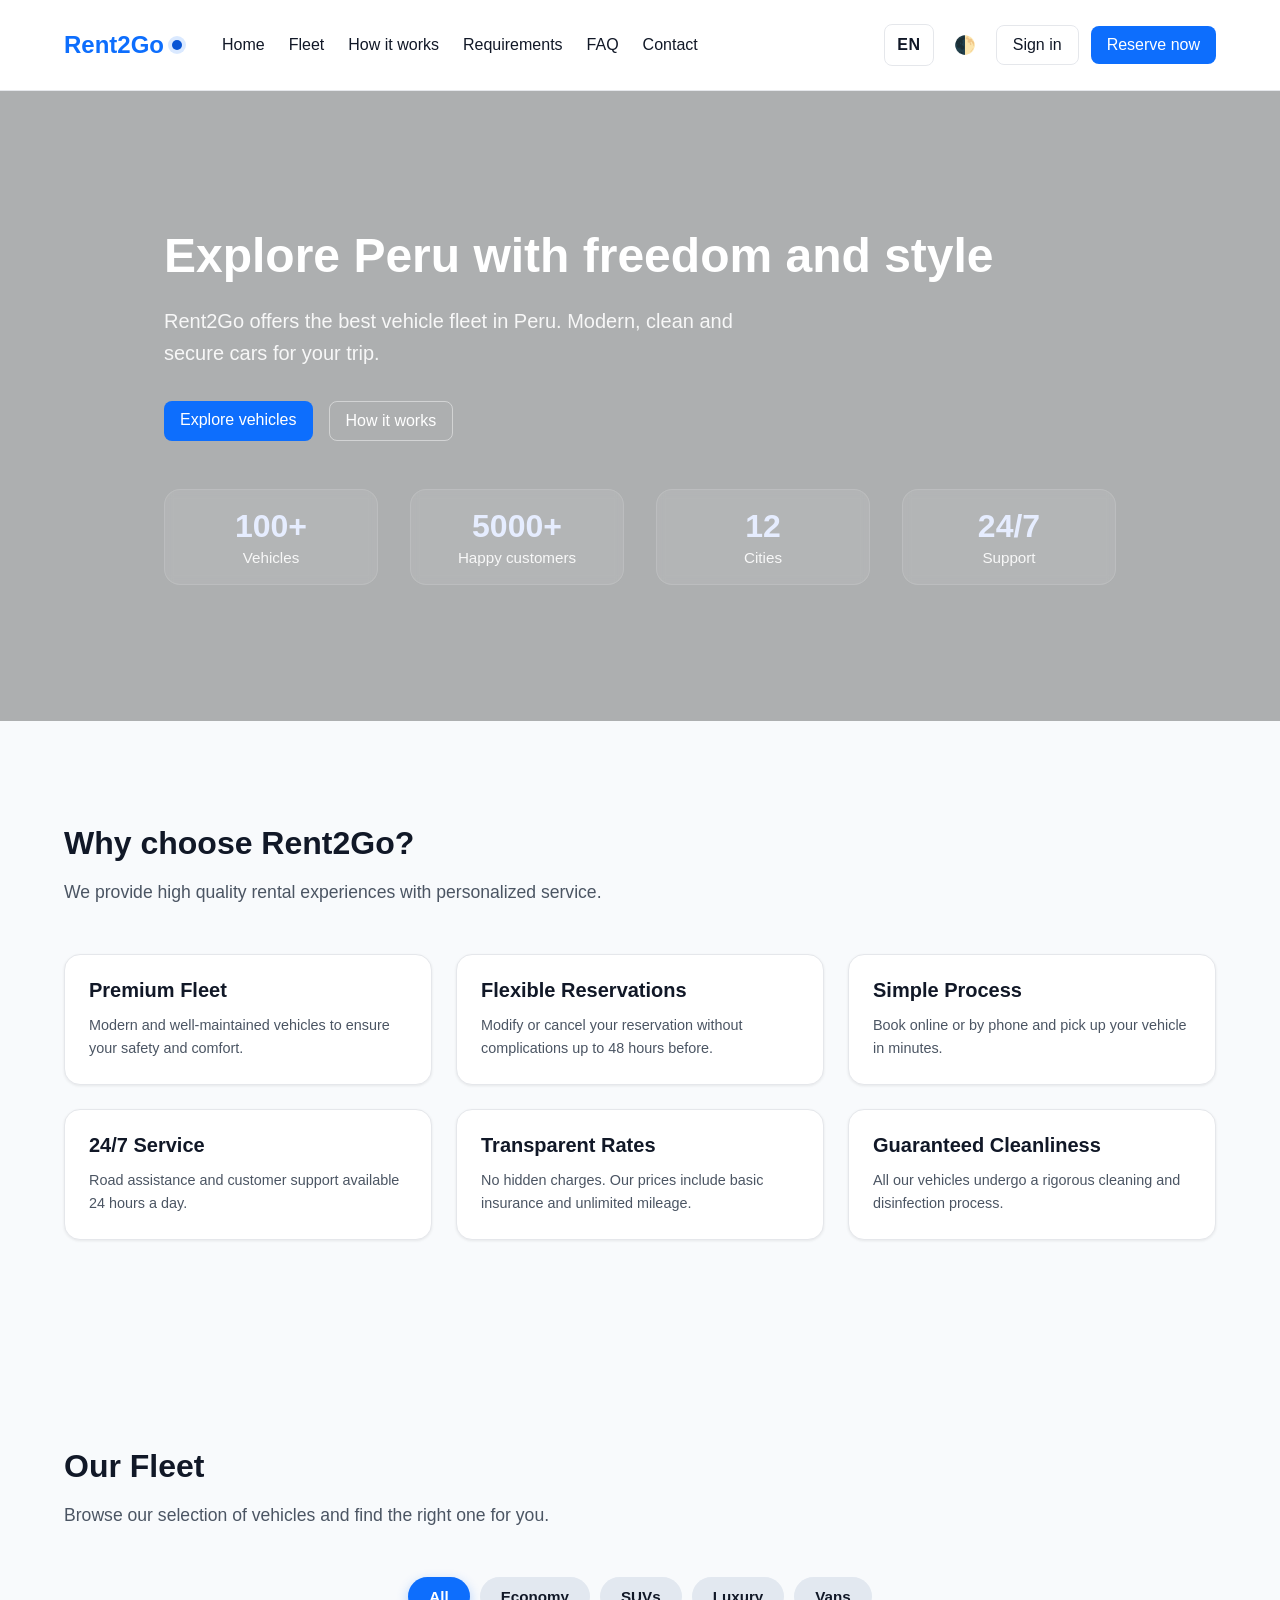
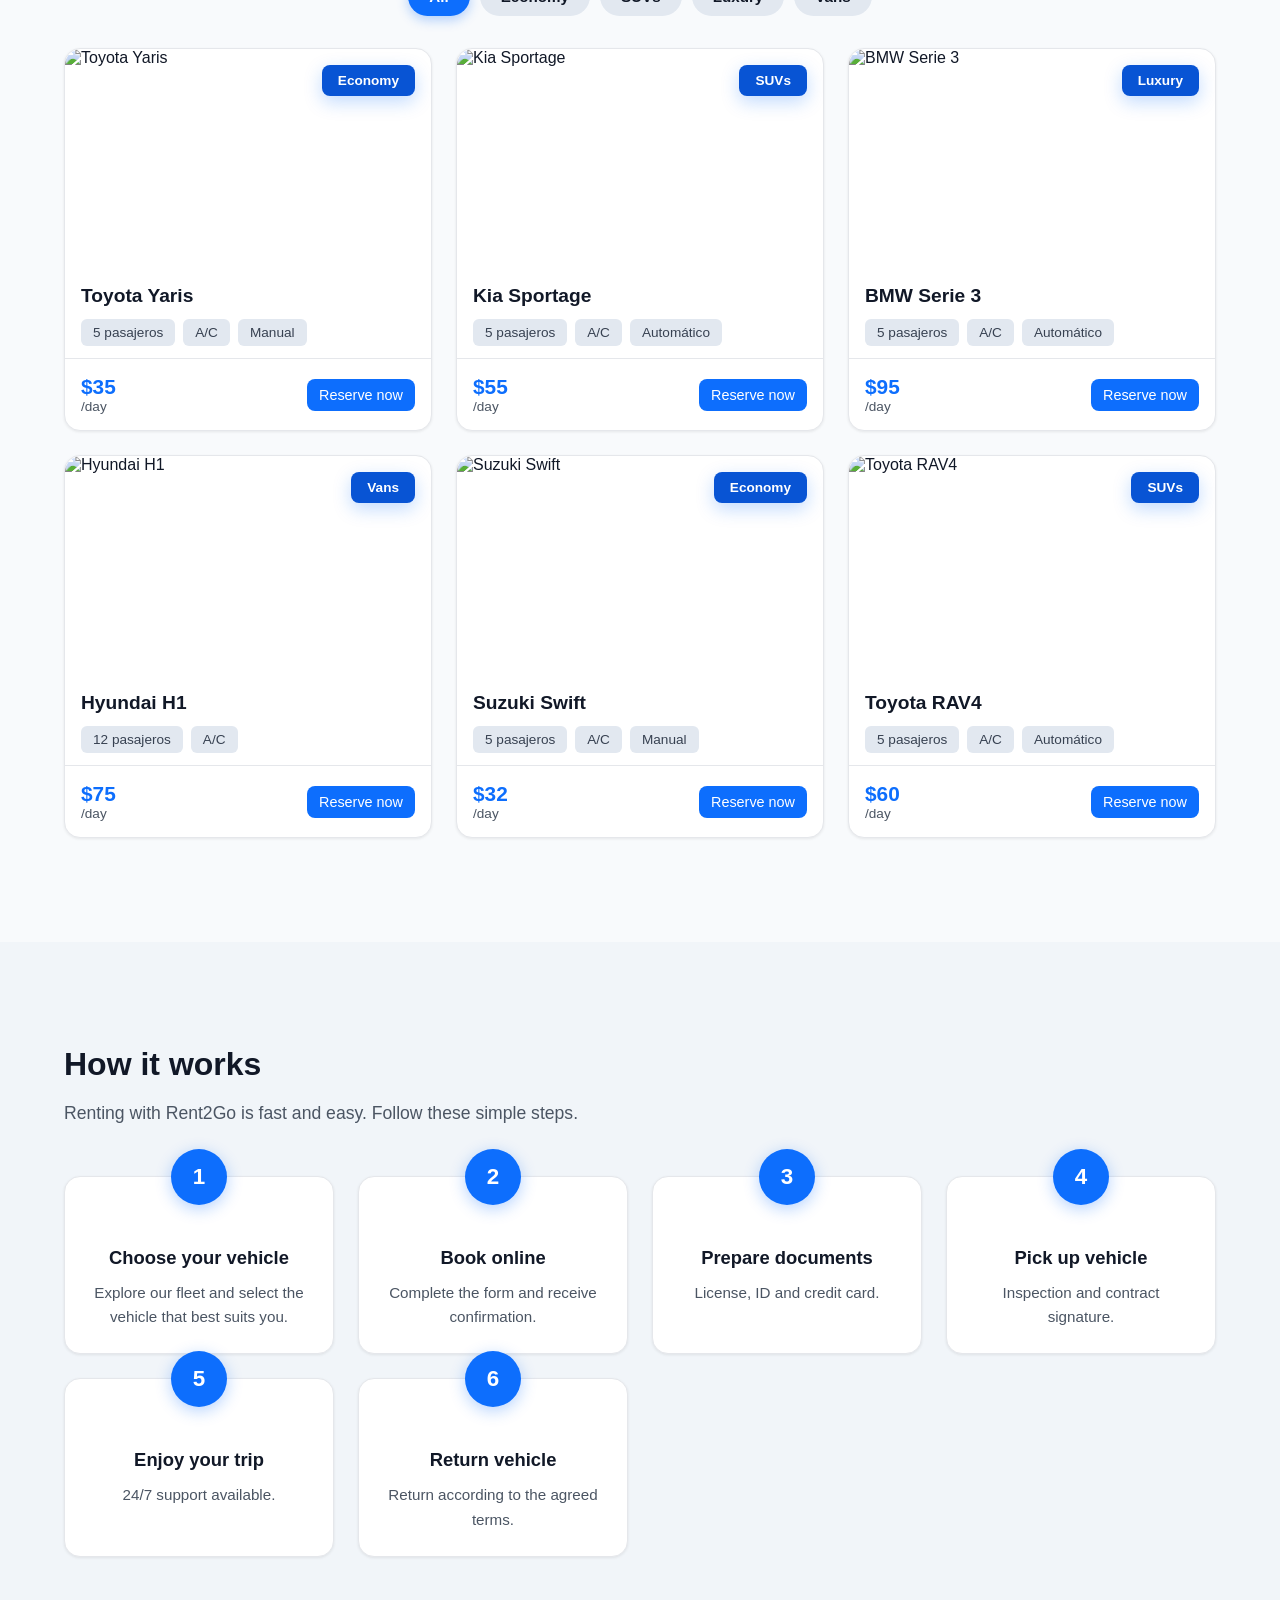
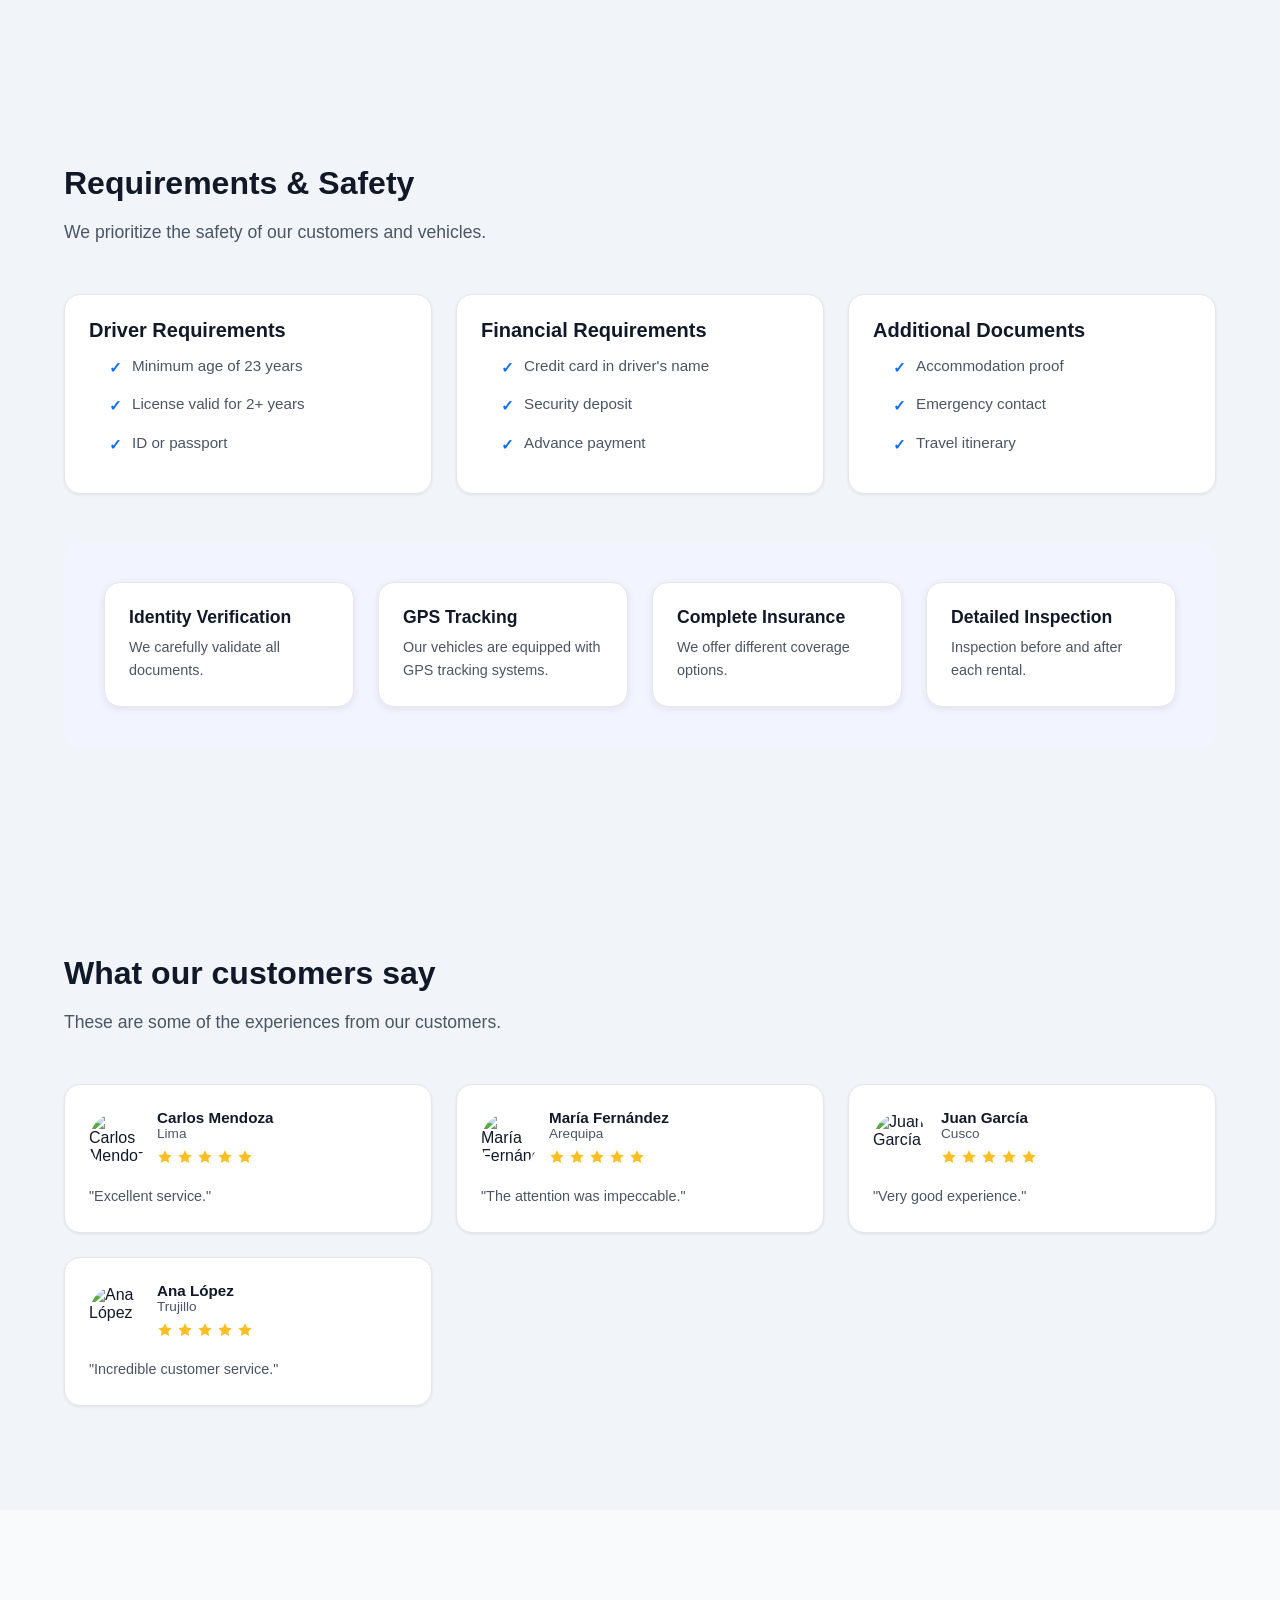
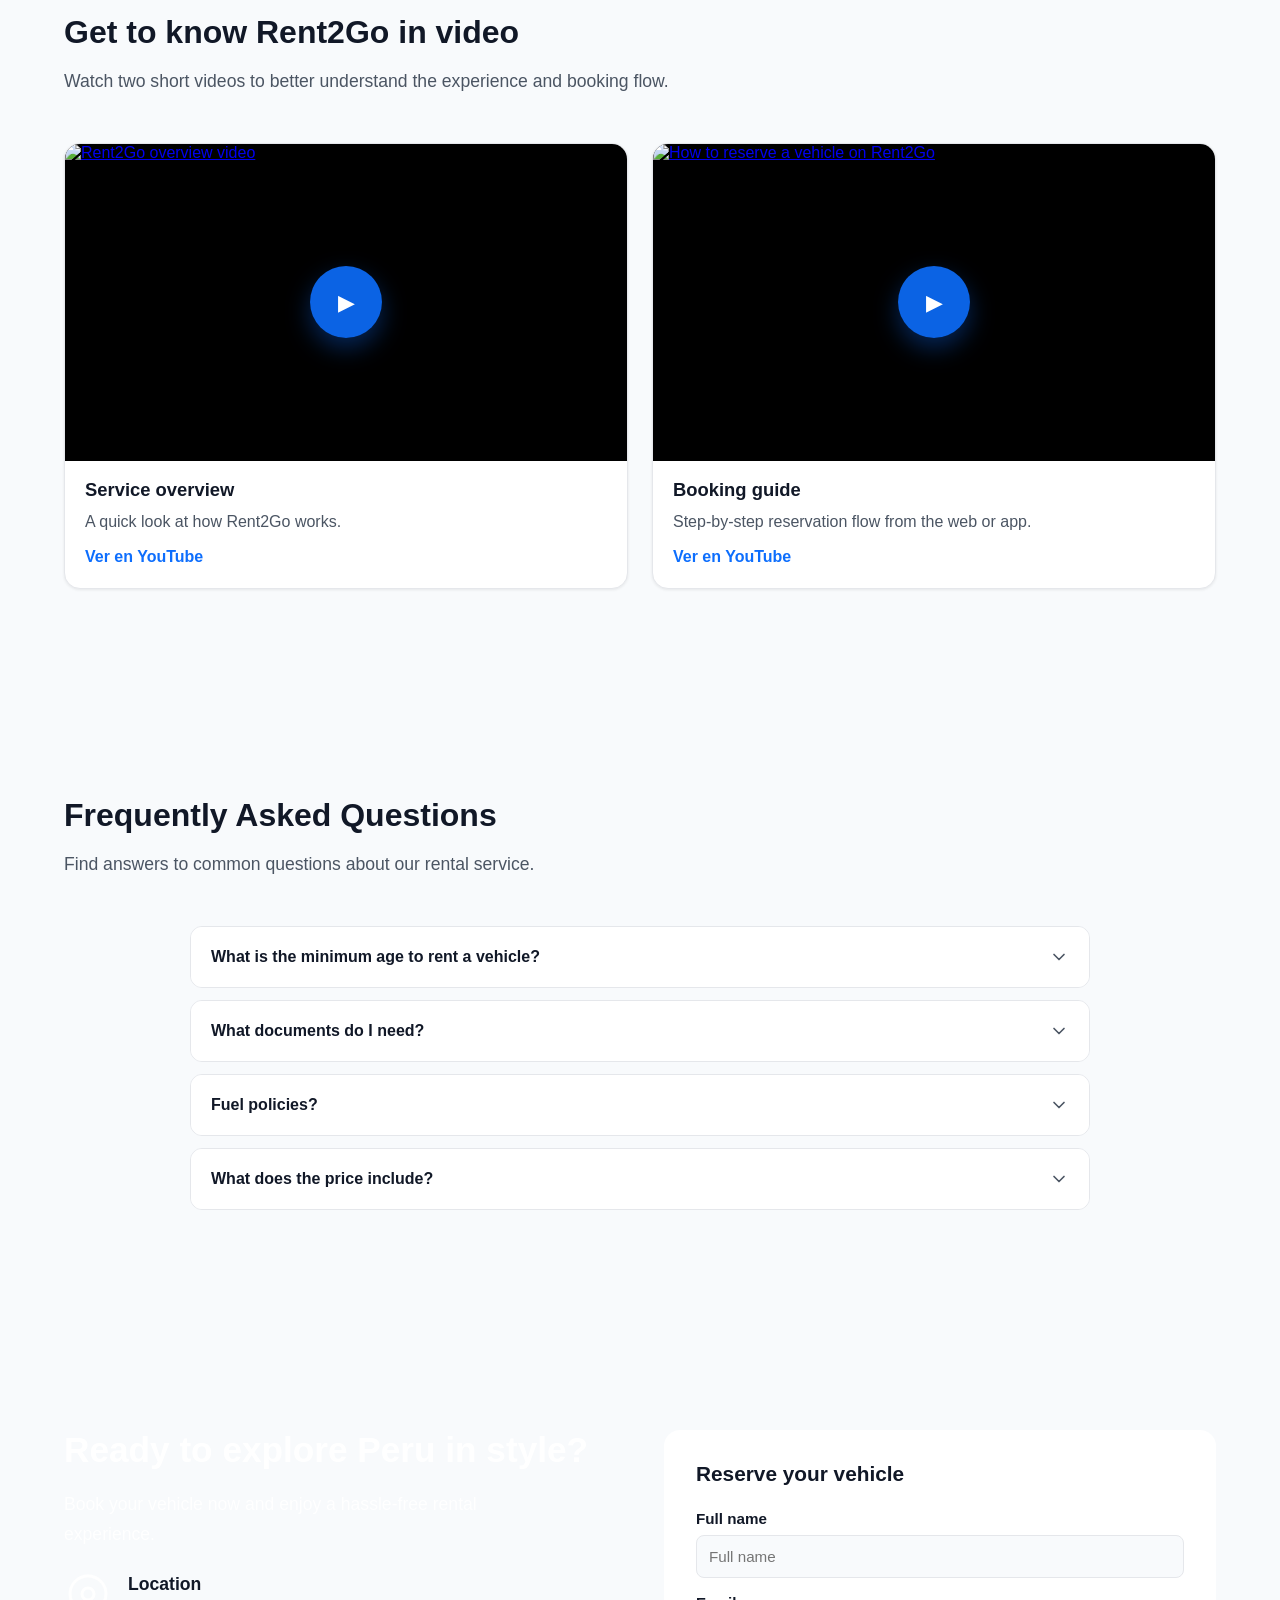
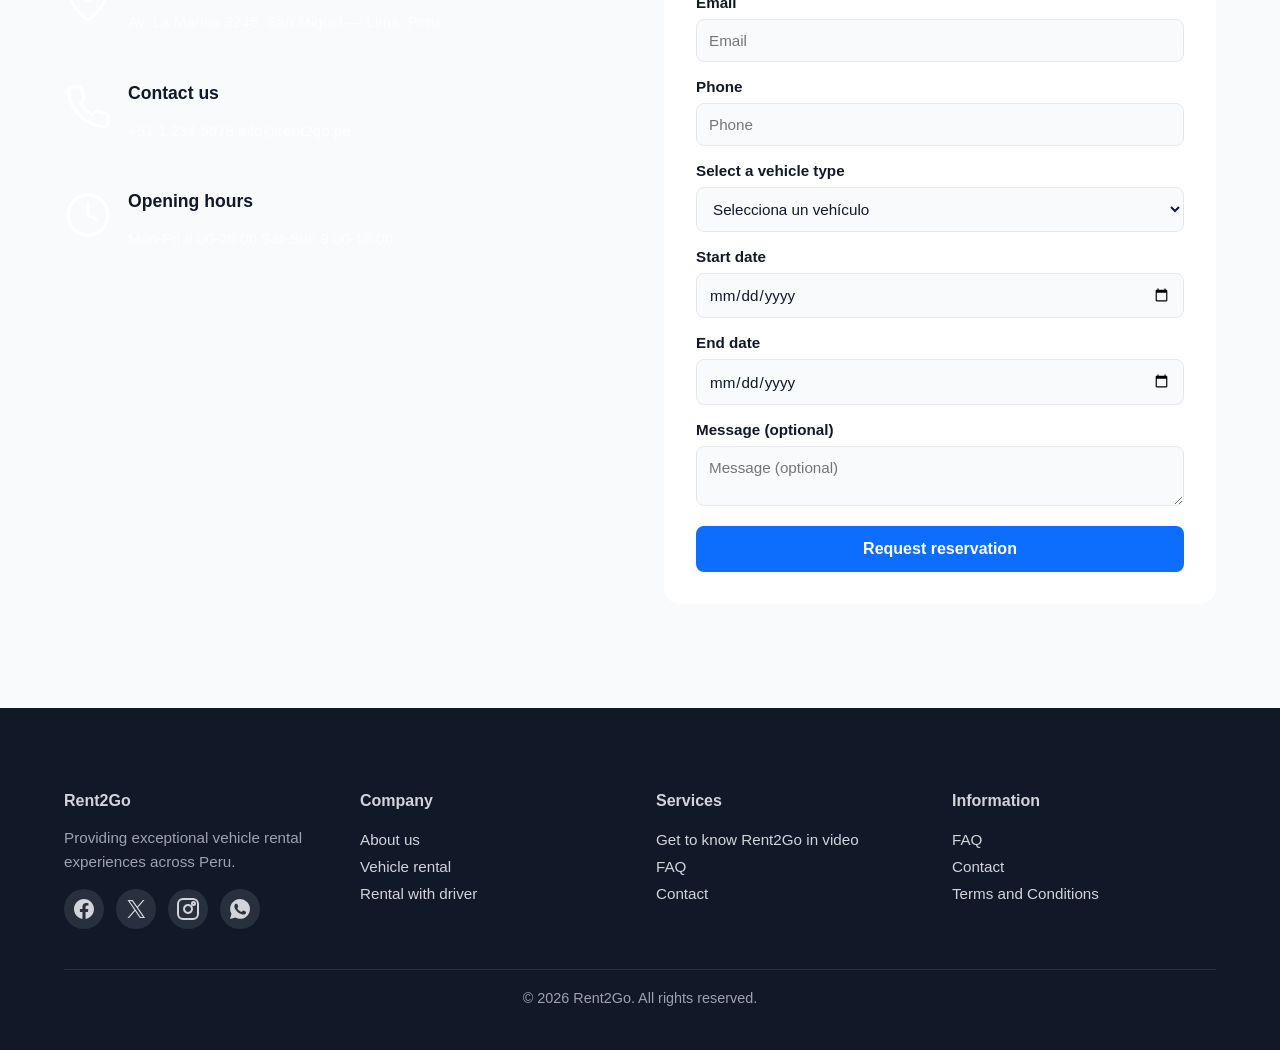
==== commit 5da2bd4b: "Implement Terms and Conditions section with localized PDF links and footer integration" ====
--- a/index.html
+++ b/index.html
@@ -161,51 +161,6 @@
         </div>
       </section>
 
-      <section id="terms" class="section alt" role="region" aria-label="Términos y Condiciones">
-        <div class="container">
-          <h2 data-i18n="terms.title">Términos y Condiciones</h2>
-          <p class="lead" data-i18n="terms.lead">Última actualización: 2 de julio de 2026. Este contenido corresponde a un proyecto estudiantil y no constituye asesoría legal profesional.</p>
-          <p class="terms-pending-notice" role="note" data-i18n="terms.pendingNotice">Algunos datos de este documento (jurisdicción, dominio de producción, enlaces sociales) están marcados como PENDING CONFIRMATION y pueden cambiar antes de convertirse en contenido legal definitivo.</p>
-
-          <div class="terms-content">
-            <h3 data-i18n="terms.sections.acceptance.title">1. Aceptación de los Términos</h3>
-            <p data-i18n="terms.sections.acceptance.body">Al acceder o utilizar la plataforma Rent2Go (sitio web, aplicación Flutter y aplicación Kotlin/Android), usted acepta quedar vinculado por estos Términos y Condiciones. Si no está de acuerdo, no debe utilizar la Plataforma.</p>
-
-            <h3 data-i18n="terms.sections.jurisdiction.title">2. Jurisdicción y Ley Aplicable</h3>
-            <p data-i18n="terms.sections.jurisdiction.body">[PENDING CONFIRMATION] Estos Términos se rigen por las leyes de la República del Perú, jurisdicción usada como valor de trabajo pendiente de confirmación final por el equipo (ver documento fuente).</p>
-
-            <h3 data-i18n="terms.sections.accounts.title">3. Cuentas de Usuario</h3>
-            <p data-i18n="terms.sections.accounts.body">Es necesario crear una cuenta para acceder a funciones como reservar o publicar vehículos. El usuario puede seleccionar tipo de cuenta (arrendatario, propietario o ambos) y puede requerirse verificación de identidad (KYC).</p>
-
-            <h3 data-i18n="terms.sections.content.title">4. Contenido Generado por el Usuario</h3>
-            <p data-i18n="terms.sections.content.body">La Plataforma permite cargar fotografías de vehículos, documentos KYC y fotos de perfil. El usuario garantiza poseer los derechos sobre dicho contenido.</p>
-
-            <h3 data-i18n="terms.sections.payments.title">5. Pagos</h3>
-            <p data-i18n="terms.sections.payments.body">Los pagos son únicos por reserva de alquiler. Rent2Go no ofrece planes de suscripción ni membresías recurrentes.</p>
-
-            <h3 data-i18n="terms.sections.ip.title">6. Propiedad Intelectual</h3>
-            <p data-i18n="terms.sections.ip.body">La marca, logotipo y diseño visual de Rent2Go son de su propiedad exclusiva. Se prohíbe su uso no autorizado.</p>
-
-            <h3 data-i18n="terms.sections.feedback.title">7. Uso de Comentarios y Sugerencias</h3>
-            <p data-i18n="terms.sections.feedback.body">Rent2Go podrá usar el feedback de los usuarios sin obligación de compensación.</p>
-
-            <h3 data-i18n="terms.sections.promotions.title">8. Promociones y Concursos</h3>
-            <p data-i18n="terms.sections.promotions.body">Rent2Go podrá ofrecer promociones o concursos, cada uno regido por sus propias reglas específicas.</p>
-
-            <h3 data-i18n="terms.sections.liability.title">9. Limitación de Responsabilidad</h3>
-            <p data-i18n="terms.sections.liability.body">Rent2Go no será responsable por daños indirectos derivados del uso de la Plataforma, en la máxima medida permitida por la ley.</p>
-
-            <h3 data-i18n="terms.sections.changes.title">10. Modificaciones a los Términos</h3>
-            <p data-i18n="terms.sections.changes.body">Estos Términos pueden actualizarse periódicamente; la fecha de última actualización refleja la versión vigente.</p>
-
-            <h3 data-i18n="terms.sections.contact.title">11. Contacto</h3>
-            <p data-i18n="terms.sections.contact.body">Correo: info@rent2go.pe. Página web: [PENDING CONFIRMATION — TBD production domain]/#contact.</p>
-          </div>
-
-          <p class="terms-source-note">Fuente canónica: <code>docs/legal/terms-and-conditions.md</code> (ver <code>docs/legal/check-parity.md</code> antes de editar).</p>
-        </div>
-      </section>
-
       <section id="contact" class="section cta-section" role="region" aria-label="Contacto">
         <div class="cta-bg" aria-hidden="true"></div>
         <div class="container">
@@ -314,7 +269,16 @@
             <ul>
               <li><a href="#faq" data-i18n="footer.links.faq">Preguntas frecuentes</a></li>
               <li><a href="#contact" data-i18n="footer.links.contact">Contacto</a></li>
-              <li><a href="#terms" data-i18n="footer.links.terms">Términos y Condiciones</a></li>
+              <li>
+                <a
+                  id="footer-terms-link"
+                  data-testid="footer-terms-link"
+                  href="assets/legal/terms-and-conditions.pdf"
+                  target="_blank"
+                  rel="noopener"
+                  data-i18n="footer.links.terms"
+                >Términos y Condiciones</a>
+              </li>
             </ul>
           </div>
         </div>
--- a/css/style.css
+++ b/css/style.css
@@ -721,6 +721,9 @@
   line-height: 1.7;
   font-size: 0.95rem;
 }
+#faq-list .faq.open .answer {
+  display: block;
+}
 
 /* Requirements */
 .requirements-grid {
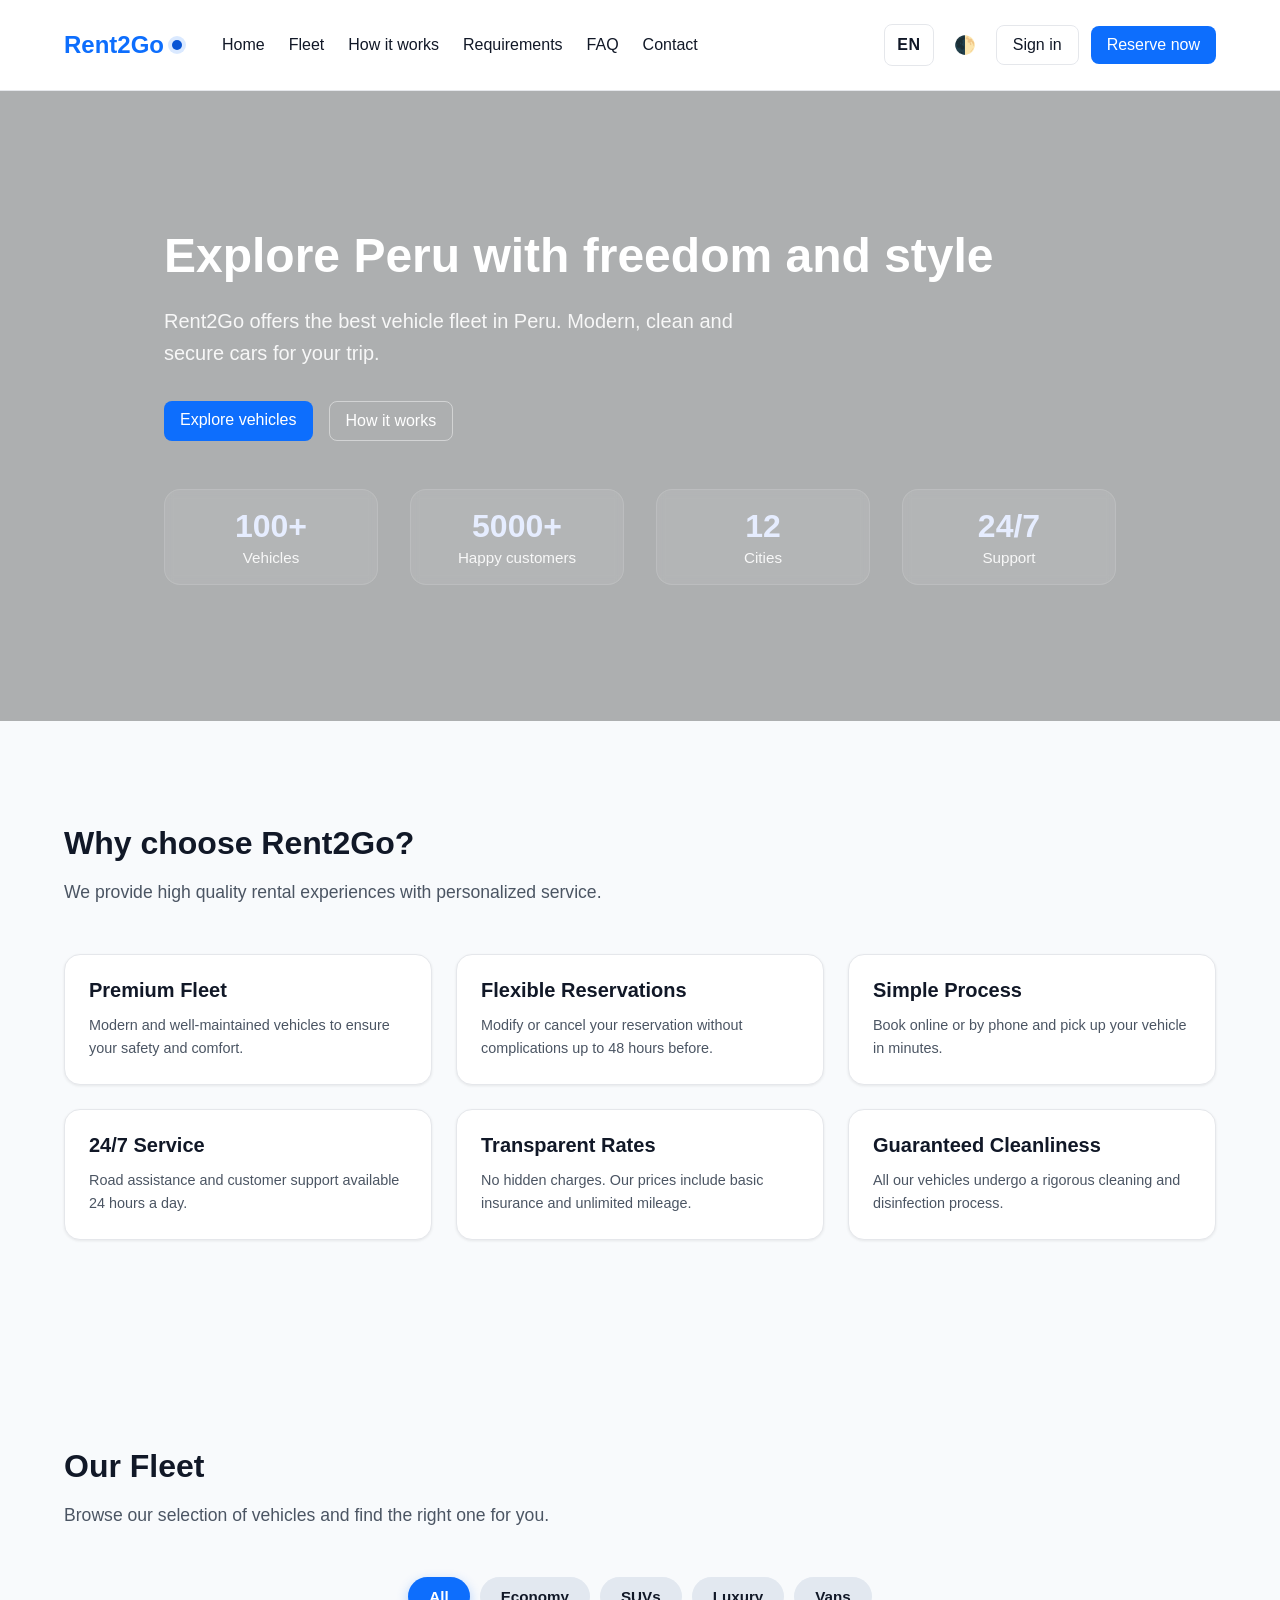
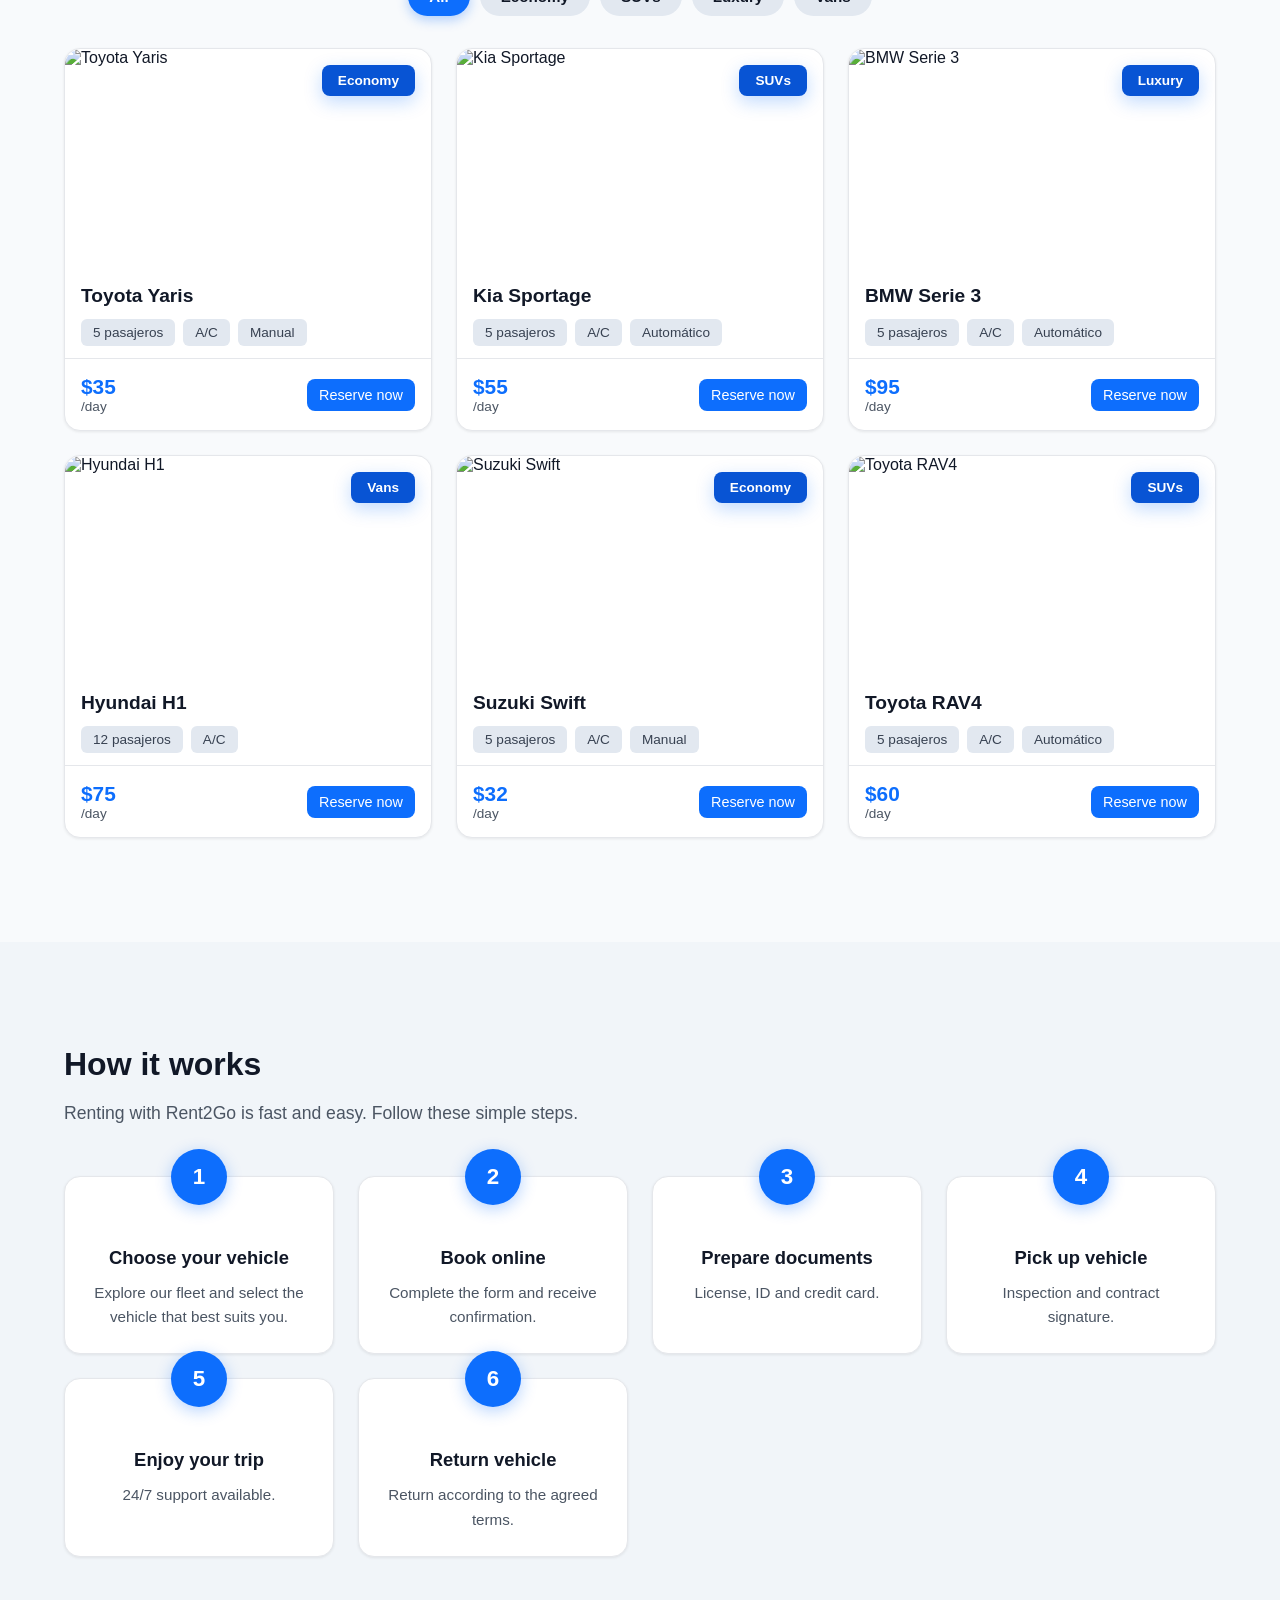
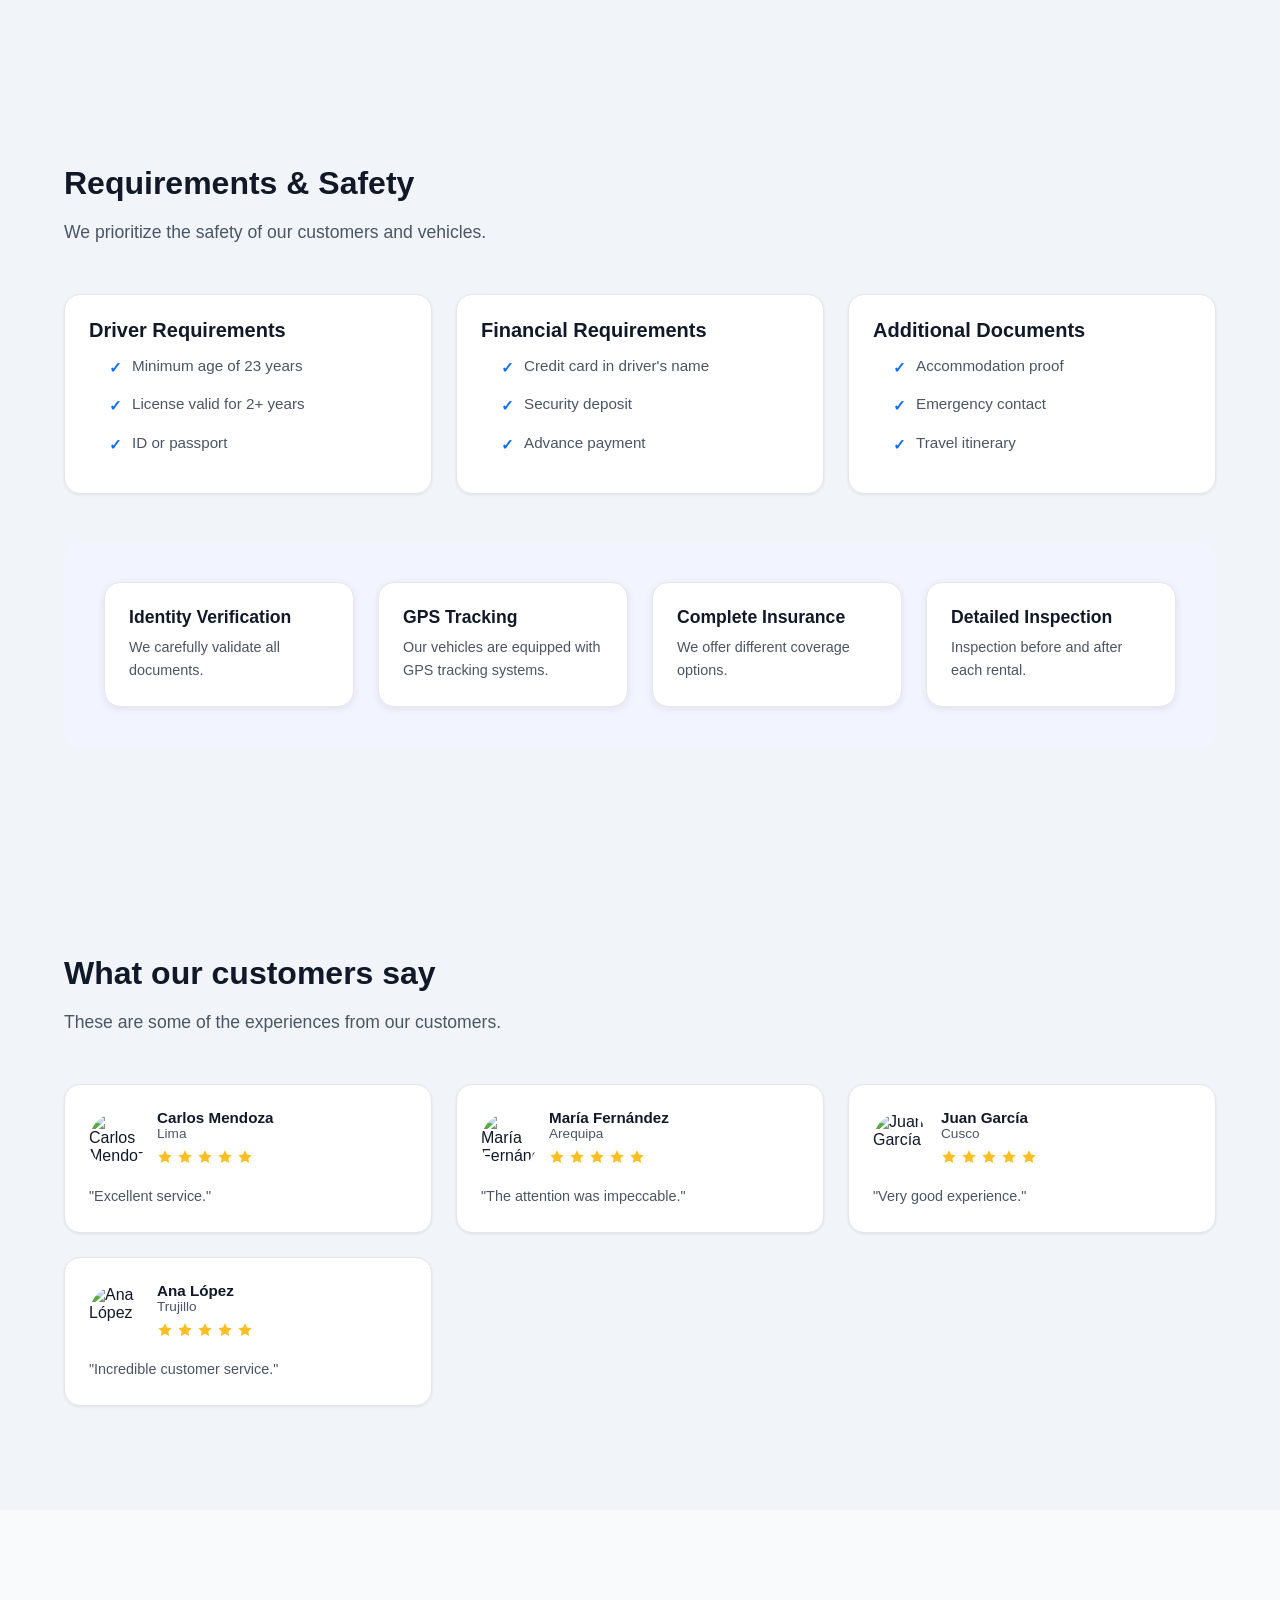
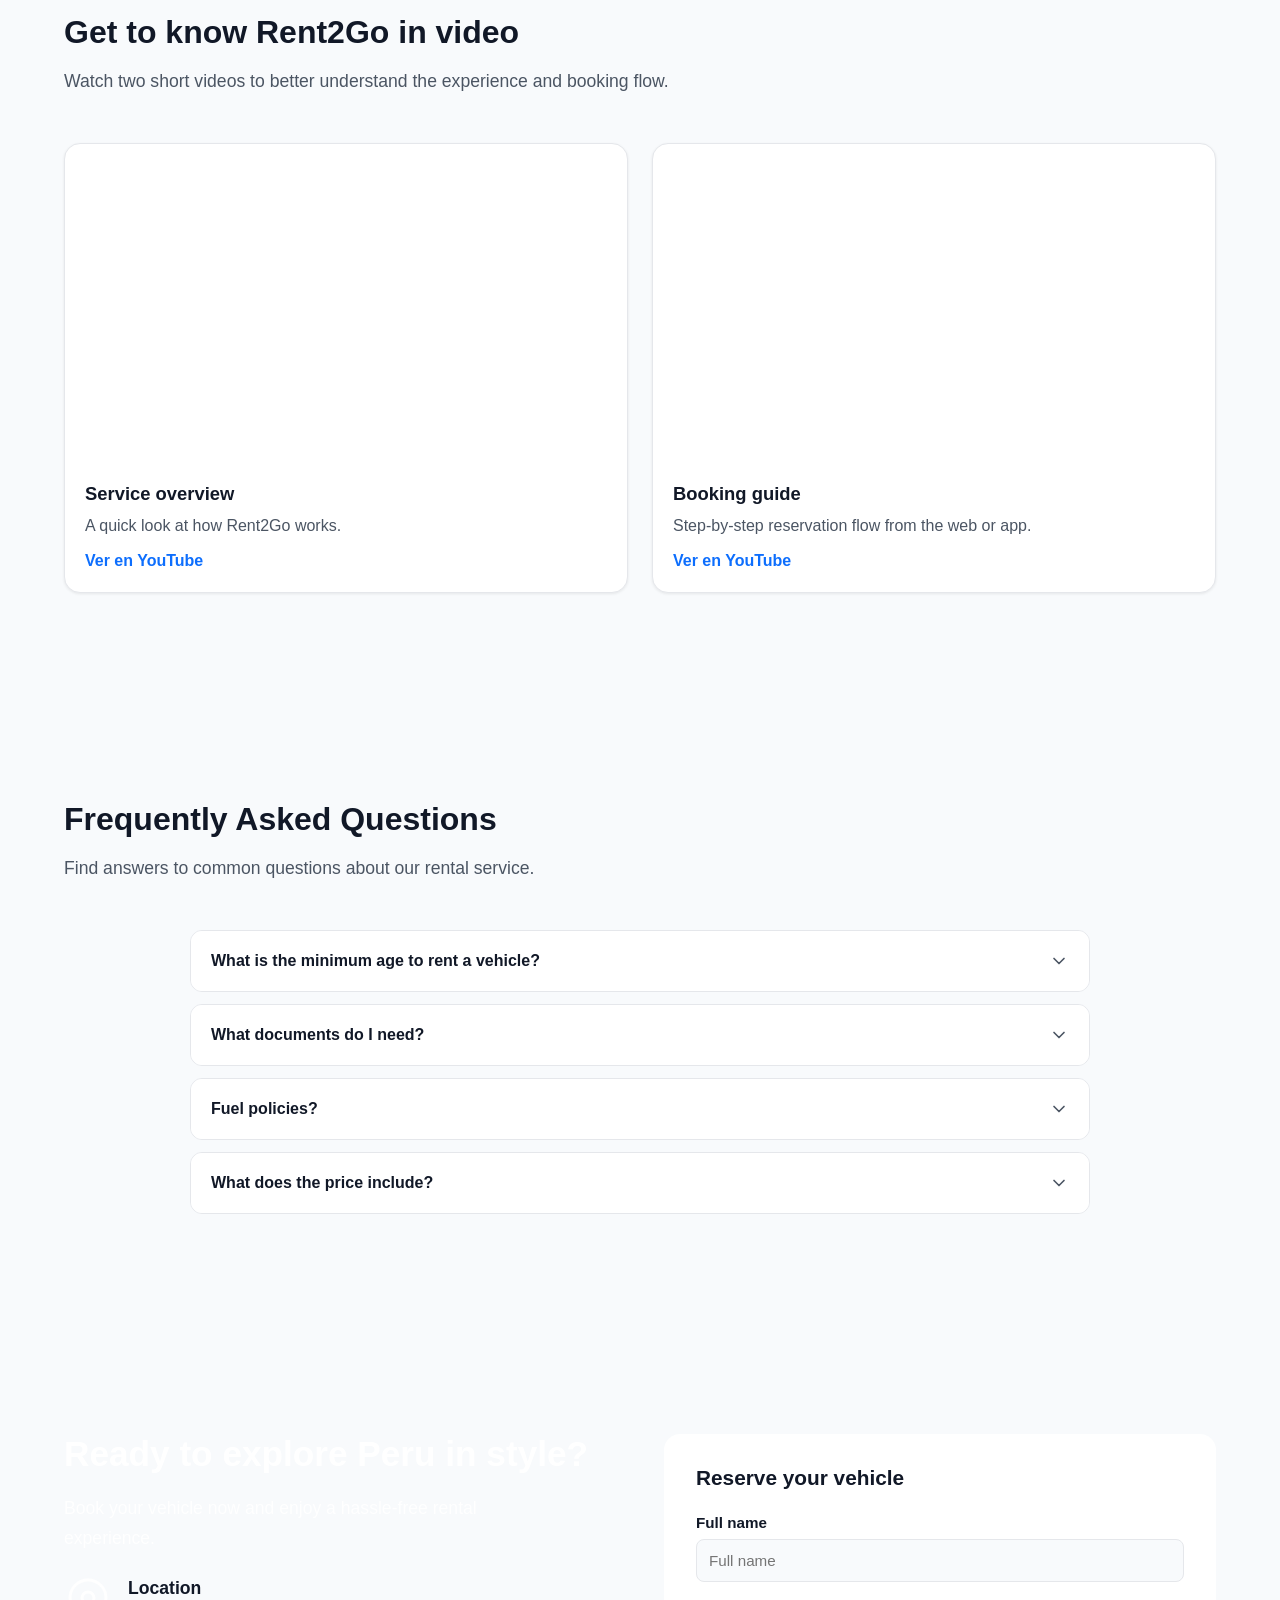
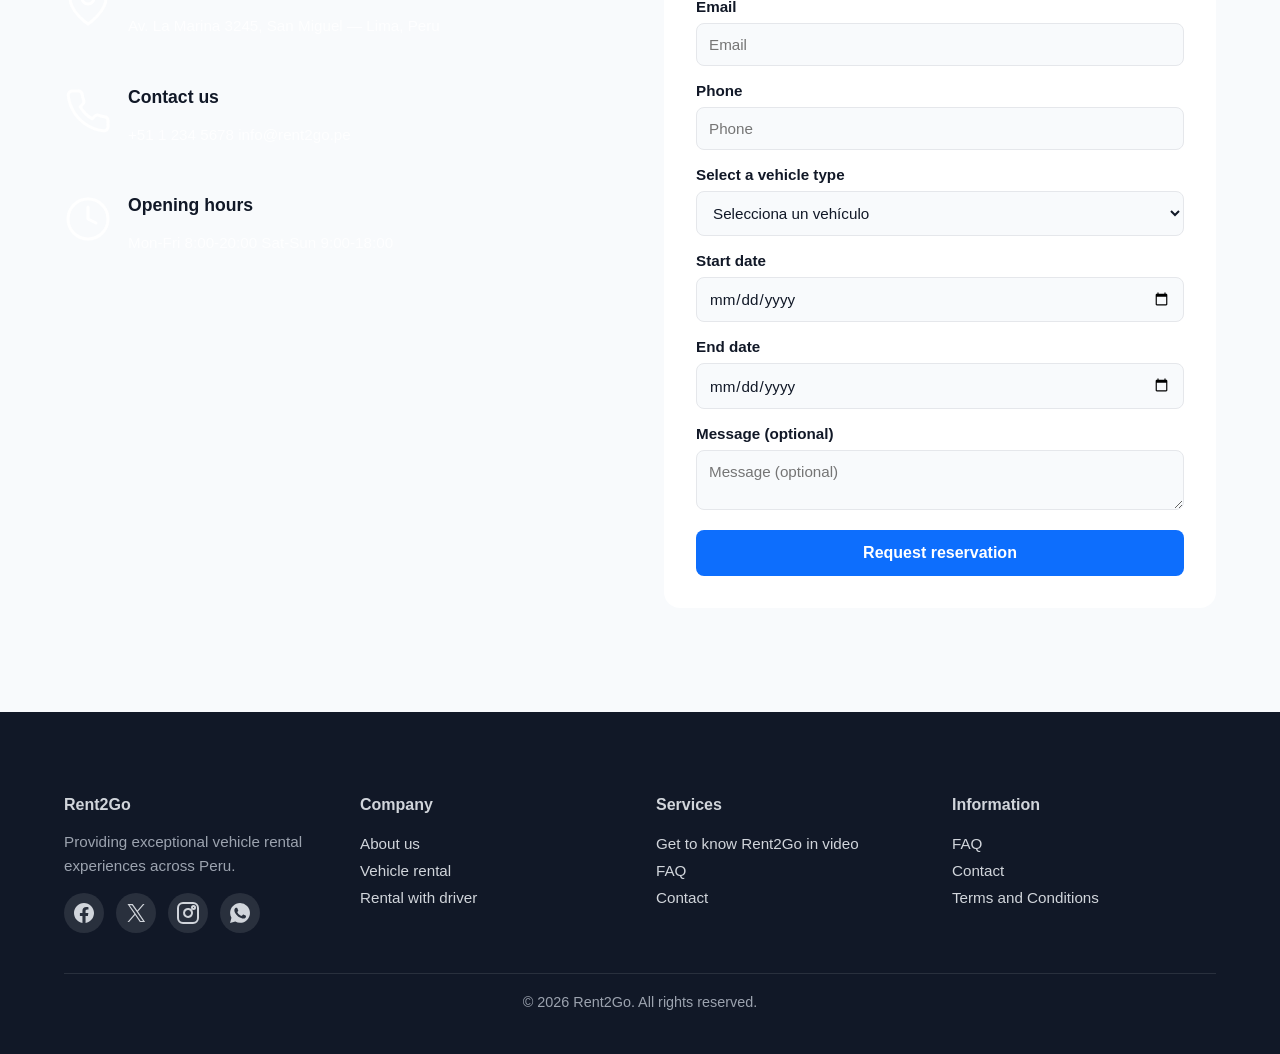
==== commit 0b9a0750: "Update video section with embedded YouTube links and revised descriptions" ====
--- a/index.html
+++ b/index.html
@@ -125,28 +125,36 @@
       <section id="videos" class="section" role="region" aria-label="Videos">
         <div class="container">
           <h2 data-i18n="videos.title">Conoce Rent2Go en video</h2>
-          <p class="lead" data-i18n="videos.lead">Mira dos videos breves para entender mejor la experiencia y el flujo de reserva.</p>
+          <p class="lead" data-i18n="videos.lead">Mira dos videos breves para entender mejor del equipo y el producto.</p>
           <div class="grid video-grid">
             <article class="video-card">
-              <a class="video-thumb" href="https://www.youtube.com/watch?v=M7lc1UVf-VE" target="_blank" rel="noopener noreferrer">
-                <img src="https://img.youtube.com/vi/M7lc1UVf-VE/hqdefault.jpg" alt="Rent2Go overview video" loading="lazy" />
-                <span class="video-play" aria-hidden="true">▶</span>
-              </a>
+              <iframe
+                src="https://www.youtube.com/embed/rzh_dC_na2I?rel=0"
+                title="Rent2Go overview video"
+                loading="lazy"
+                allow="accelerometer; autoplay; clipboard-write; encrypted-media; gyroscope; picture-in-picture; web-share"
+                allowfullscreen
+                style="width: 100%; aspect-ratio: 16 / 9; border: 0; border-radius: 16px;"
+              ></iframe>
               <div class="video-meta">
-                <h3 data-i18n="videos.items.1.title">Resumen del servicio</h3>
-                <p data-i18n="videos.items.1.desc">Una vista rápida de cómo funciona Rent2Go.</p>
-                <a class="video-link" href="https://www.youtube.com/watch?v=M7lc1UVf-VE" target="_blank" rel="noopener noreferrer">Ver en YouTube</a>
+                <h3 data-i18n="videos.items.1.title">About the team</h3>
+                <p data-i18n="videos.items.1.desc">Equipo Rent2Go.</p>
+                <a class="video-link" href="https://youtu.be/rzh_dC_na2I" target="_blank" rel="noopener noreferrer">Ver en YouTube</a>
               </div>
             </article>
             <article class="video-card">
-              <a class="video-thumb" href="https://www.youtube.com/watch?v=jNQXAC9IVRw" target="_blank" rel="noopener noreferrer">
-                <img src="https://img.youtube.com/vi/jNQXAC9IVRw/hqdefault.jpg" alt="How to reserve a vehicle on Rent2Go" loading="lazy" />
-                <span class="video-play" aria-hidden="true">▶</span>
-              </a>
+              <iframe
+                src="https://www.youtube.com/embed/_y7rnMjqK90?rel=0"
+                title="Rent2Go overview video"
+                loading="lazy"
+                allow="accelerometer; autoplay; clipboard-write; encrypted-media; gyroscope; picture-in-picture; web-share"
+                allowfullscreen
+                style="width: 100%; aspect-ratio: 16 / 9; border: 0; border-radius: 16px;"
+              ></iframe>
               <div class="video-meta">
-                <h3 data-i18n="videos.items.2.title">Guía de reserva</h3>
-                <p data-i18n="videos.items.2.desc">Paso a paso para reservar desde la web o la app.</p>
-                <a class="video-link" href="https://www.youtube.com/watch?v=jNQXAC9IVRw" target="_blank" rel="noopener noreferrer">Ver en YouTube</a>
+                <h3 data-i18n="videos.items.2.title">About the product</h3>
+                <p data-i18n="videos.items.2.desc">Video temporal duplicado mientras se reemplaza por el segundo enlace final.</p>
+                <a class="video-link" href="https://youtu.be/_y7rnMjqK90" target="_blank" rel="noopener noreferrer">Ver en YouTube</a>
               </div>
             </article>
           </div>
